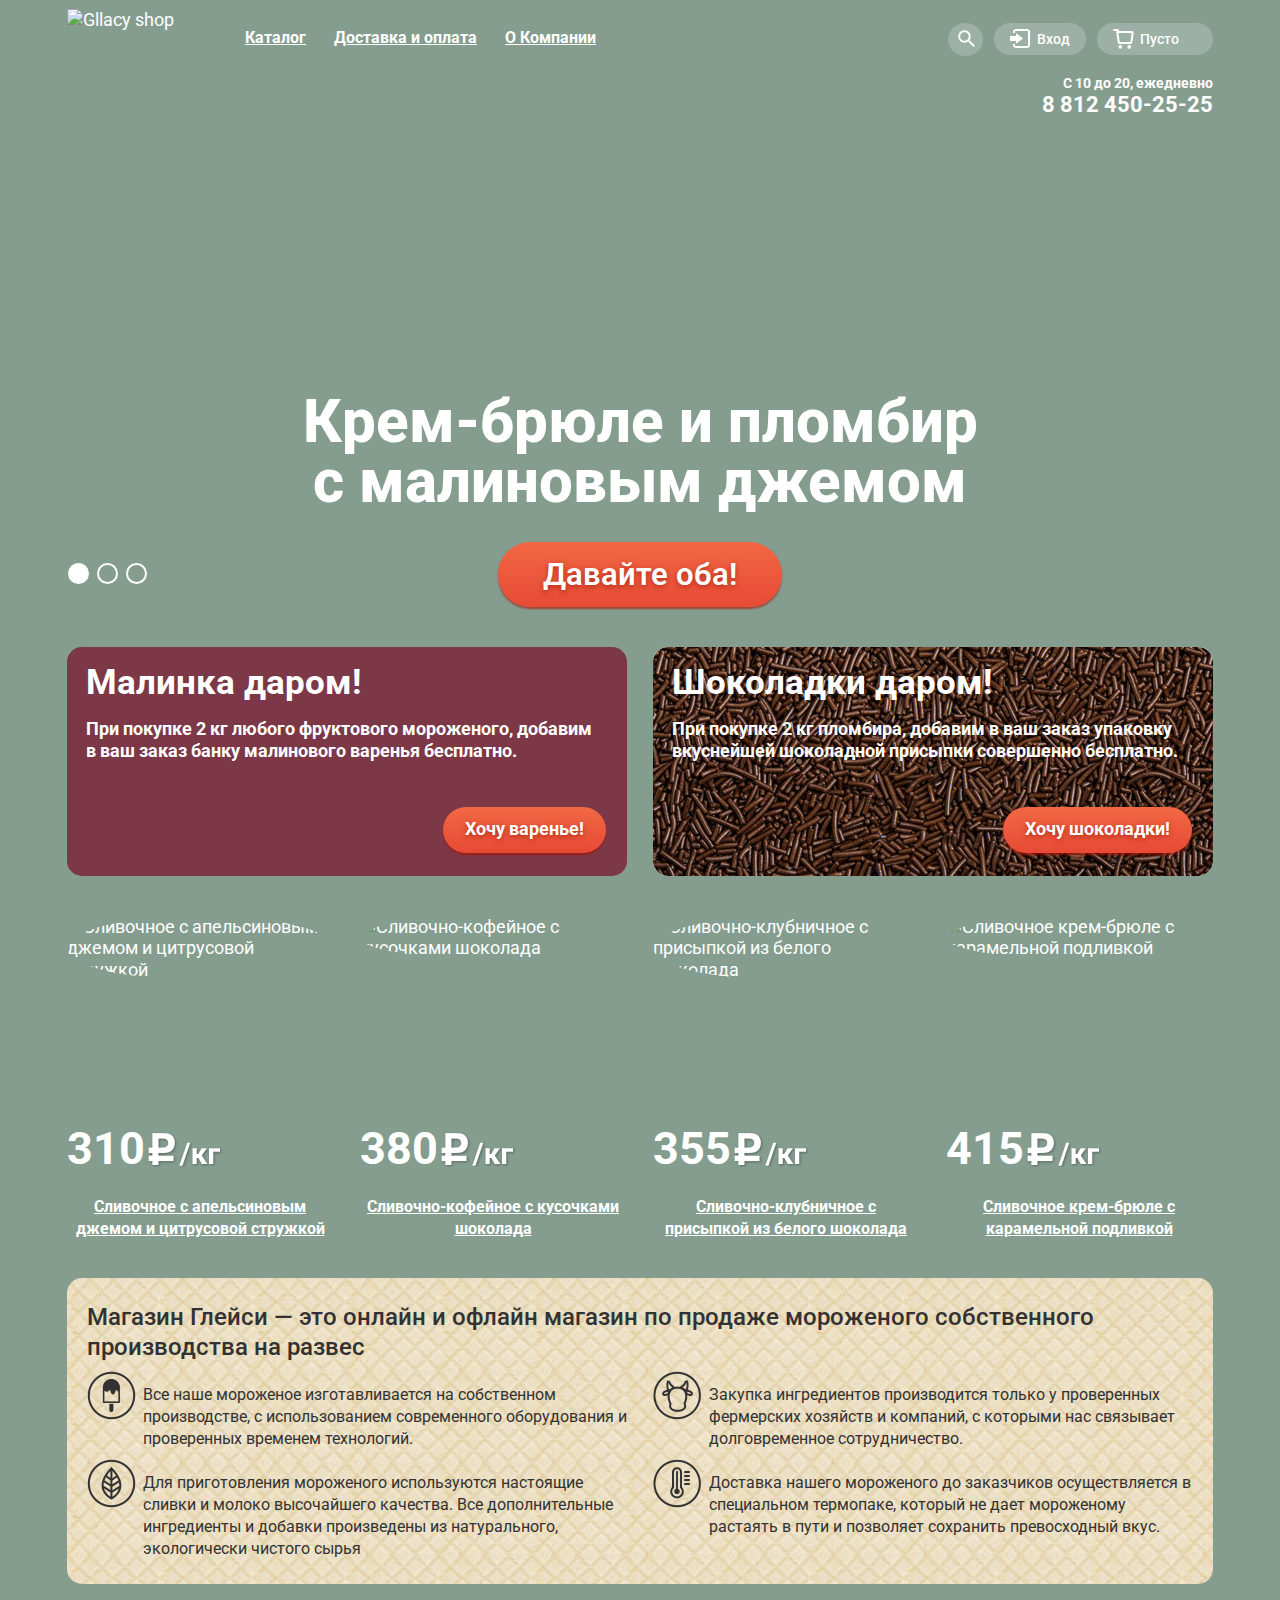
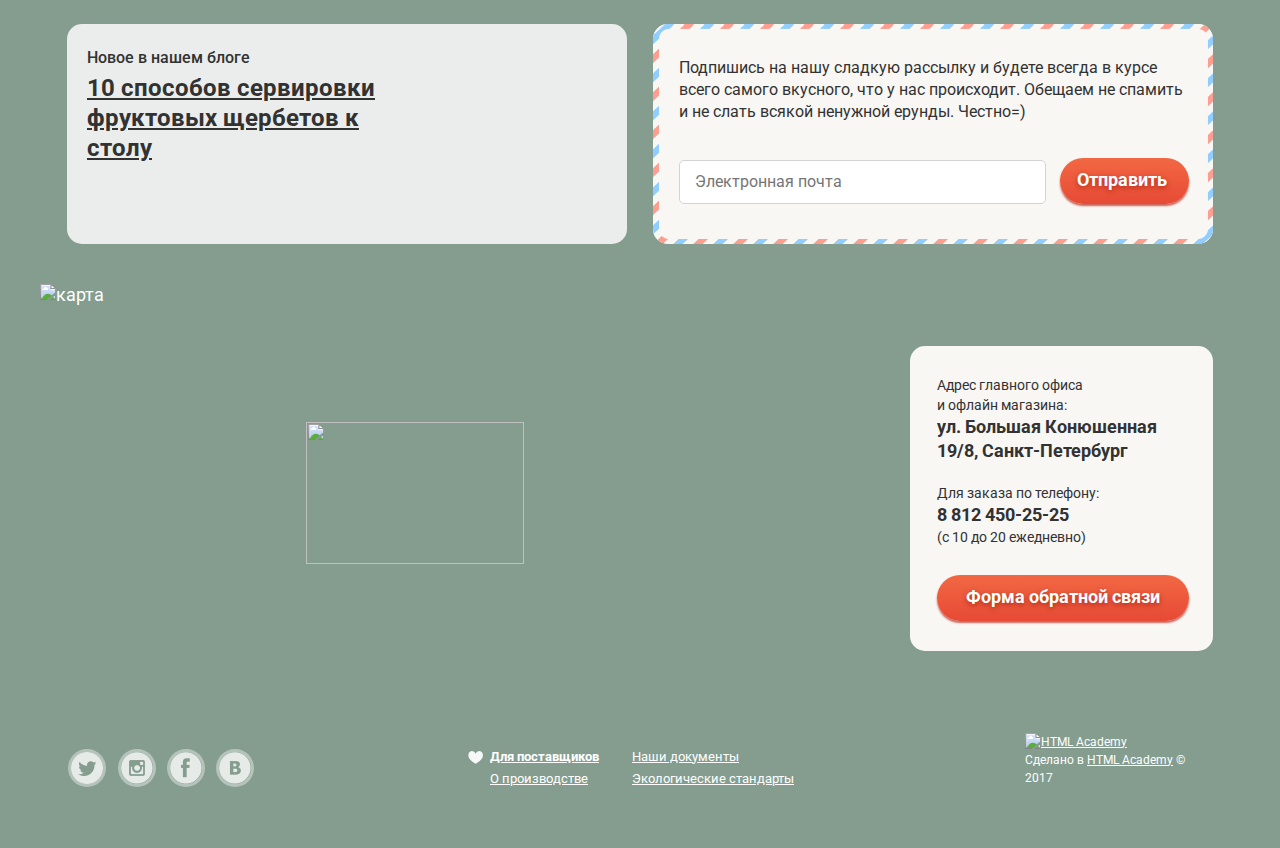
==== index.html @ 5d1c1783 "декоративные элементы" ====
<!DOCTYPE html>
<html lang="ru">
  <head>
    <meta charset="utf-8">
    <title>HTML Academy: Глейси</title>
    <link rel="stylesheet" href="https://fonts.googleapis.com/css?family=Roboto:400,500,700&amp;subset=cyrillic" type="text/css">
    <link rel="stylesheet" href="css/normalize.css">
    <link rel="stylesheet" href="css/style.css">
  </head>
  <body>
    <input type="radio" id="btn-1" name="toggle" checked>
    <input type="radio" id="btn-2" name="toggle">
    <input type="radio" id="btn-3" name="toggle">
    <div class="site-wrapper">
      <div class="content-wrapper">
        <header class="main-header">
          <div class="clearfix">
            <div class="logo">
              <img src="img/logo(154х64).png" width="154" height="64" alt="Gllacy shop">
            </div>
            <nav class="navigation">
              <ul class="main-menu">
                <li>
                  <a href="#">Каталог</a>
                  <ul class="sub-menu">
                    <li>
                      <a class="news" href="#">Новинки</a>
                  </li>
                    <li>
                      <a href="catalog.html">Сливочное</a>
                    </li>
                    <li>
                      <a href="#">Щербеты</a>
                    </li>
                    <li>
                      <a href="#">Фруктовый лед</a>
                    </li>
                    <li>
                      <a href="#">Мелорин</a>
                    </li>
                  </ul>
                </li>
                <li>
                  <a href="#">Доставка и оплата</a>
                </li>
                <li>
                  <a href="#">О Компании</a>
                </li>
              </ul>
            </nav>
            <section class="user">
                  <a class="search" href="#">Поиск</a>
              <a class="login" href="#">Вход</a>
              <a class="basket" href="#">Пусто</a><br>
              <div class="info">
                <span class="working-ours">С 10 до 20, ежедневно</span><br>
                <span class="phone-number">8 812 450-25-25</span>
              </div>  
            </section>  
          </div>
        </header>
        <div class="slider">
          <div class="slide" id="slide1">
            <div class="slide-title">Крем-брюле и пломбир с малиновым джемом</div>
            <a class="slide-btn" href="#">Давайте оба!</a>
          </div>
          <div class="slide" id="slide2">
            <div class="slide-title">Шоколадный пломбир и лимонный сорбет</div>
            <a class="slide-btn" href="#">Давайте оба!</a>
          </div>
          <div class="slide" id="slide3">
            <div class="slide-title">Пломбир с помадкой и клубничный щербет</div>
            <a class="slide-btn" href="#">Давайте оба!</a>
          </div>
          <div class="slider-controls">
            <label for="btn-1"></label>
            <label for="btn-2"></label>
            <label for="btn-3"></label>
          </div>
        </div>
        <main>
          <section class="promotion clearfix">
            <div class="jam">
              <p><b>Малинка даром!</b></p>
              <p>При покупке 2 кг любого фруктового мороженого, добавим в ваш заказ банку малинового варенья бесплатно.</p>
              <a class="btn btn-jam" href="#">Хочу варенье!</a>
            </div>
            <div class="chocolate">
              <p><b>Шоколадки даром!</b></p>
              <p>При покупке 2 кг пломбира, добавим в ваш заказ упаковку вкуснейшей шоколадной присыпки совершенно бесплатно.</p>
              <a class="btn btn-chocolate" href="#">Хочу шоколадки!</a>
            </div>
          </section>
          <section class="bestseller clearfix">
            <article class="bestseller-item">            
              <img src="img/hit-1(267x267).jpg" width="267" height="267" alt="Сливочное с апельсиновым джемом и цитрусовой стружкой">
              <h2 class="title-2">
                <a href="#">Сливочное с апельсиновым джемом и цитрусовой стружкой</a>
              </h2>
              <span class="price">310</span>
              <a class="btn item-btn" href="#">Быстрый просмотр</a>
            </article>
            <article class="bestseller-item">
              <img src="img/hit-2(267x267).jpg" width="267" height="267" alt="Сливочно-кофейное с кусочками шоколада">
              <h2 class="title-2">
                <a href="#">Сливочно-кофейное с кусочками шоколада</a>
              </h2>
              <span class="price">380</span>
              <a class="btn item-btn" href="#">Быстрый просмотр</a>
            </article>
            <article class="bestseller-item">
              <img src="img/hit-3(267x267).jpg" width="267" height="267" alt="Сливочно-клубничное с присыпкой из белого шоколада">
              <h2 class="title-2">
                <a href="#">Сливочно-клубничное с присыпкой из белого шоколада</a>
              </h2>
              <span class="price">355</span>
              <a class="btn item-btn" href="#">Быстрый просмотр</a>
            </article>
            <article class="bestseller-item">
              <img src="img/hit-4(267x267).jpg" width="267" height="267" alt="Сливочное крем-брюле с карамельной подливкой">
              <h2 class="title-2">
                <a href="#">Сливочное крем-брюле с карамельной подливкой</a>
              </h2>
              <span class="price">415</span>
              <a class="btn item-btn" href="#">Быстрый просмотр</a>
            </article>
          </section>
          <section class="description clearfix">
            <p class="determination">Магазин Глейси &#8212; это онлайн и офлайн магазин по продаже мороженого собственного производства на развес</p>
            <p class="paragraph paragraph-1">Все наше мороженое изготавливается на собственном производстве, с использованием современного оборудования и проверенных временем технологий.</p>
            <p class="paragraph paragraph-2">Закупка ингредиентов  производится только у проверенных фермерских хозяйств и компаний, с которыми нас связывает долговременное сотрудничество.</p>
            <p class="paragraph paragraph-3">Для приготовления мороженого используются настоящие сливки и молоко высочайшего качества. Все дополнительные ингредиенты и добавки произведены из натурального, экологически чистого сырья</p>
            <p class="paragraph paragraph-4">Доставка нашего мороженого до заказчиков осуществляется в специальном термопаке, который не дает мороженому растаять в пути и позволяет сохранить превосходный вкус.</p>
          </section>
          <section class="content-marketing clearfix">
            <div class="blog">
              <p>Новое в нашем блоге</p>
              <a href="#">10 способов сервировки фруктовых щербетов к столу</a>
            </div>
            <div class="newsletter">
              <form class="newsletter" action="https://echo.htmlacademy.ru" method="post">
                <p>Подпишись на нашу сладкую рассылку и будете всегда в курсе всего самого вкусного, что у нас происходит. Обещаем не спамить и не слать всякой ненужной ерунды. Честно=)</p>
                <input type="text" name="e-mail" placeholder="Электронная почта">
                <button class="btn" type="submit">Отправить</button>
              </form>
            </div>
          </section>
          <section class="address">
            <div class="map">
              <img class="map-image" src="img/map(1200x430).jpg" width="1200" height="430" alt="карта">
              <img class="ice-cream" src="img/map-ice-cream(218x142).png" width="218" height="142" alt="">
            </div>
            <div class="contacts">
              <p>Адрес главного офиса<br>
              и офлайн магазина:<br>
              <b>ул. Большая Конюшенная</b><br>
              <b>19/8, Санкт-Петербург</b><br><br>
              Для заказа по телефону:<br>
              <b>8 812 450-25-25</b><br>
              (с 10 до 20 ежедневно)</p>
              <a class="btn" href="#">Форма обратной связи</a> 
            </div>
          </section>
        </main>
        <footer class="main-footer">
          <div class="clearfix">
            <section class="social">
              <a class="twit" href="#">Твиттер</a>
              <a class="inst" href="#">Инстаграм</a>
              <a class="fb" href="#">Фейсбук</a>
              <a class="vk" href="#">Вконтакте</a> 
            </section>
            <section class="documents">
              <div class="column-1">
                <a class="file-1" href="#">Для поставщиков</a><br>
                <a href="#">О производстве</a>
              </div>
              <div class="column-2">
                <a href="#">Наши документы</a><br>          
                <a href="#">Экологические стандарты</a>
              </div>
            </section>
            <section class="copyright">
              <a href="https://htmlacademy.ru/intensive/htmlcss"><img src="img/logo-academy(108x38).png" width="108" height="38" alt="HTML Academy"></a>
              <p>Сделано в <a href="https://htmlacademy.ru/intensive/htmlcss">HTML Academy</a> &copy; 2017</p>
            </section>
          </div>
        </footer>
        <div class="modal-content">
          <button class="modal-content-close" type="button" title="Закрыть">Закрыть</button>
          <p>Мы обязательно вам ответим!</p>
          <form class="feedback-form" action="https://echo.htmlacademy.ru" methop="post">
            <label class="label-icon-name" for="icon-name">Как вас зовут?</label><br>
            <input class="icon-name" id="icon-name" type="text" name="name" placeholder="Как вас зовут?"><br>
            <label class="label-icon-email" for="icon-email">Ваша почта для ответа?</label><br>
            <input class="icon-email" id="icon-email" type="text" name="e-mail" placeholder="Ваша почта для ответа?"><br>
            <label claa="label-icon-text" for="icon-text">Напишите то-нибудь...</label><br>
            <textarea class="icon-text" id="icon-text" rows="5" cols="20" name="text" placeholder="Напишите что-нибудь..."></textarea><br>
            <button class="btn" type="submit">Отправить</button>
          </form>
        </div>
        <div class="modal-overlay"></div>
      </div>
    </div>  
  </body>
</html>
---- css/style.css ----
body {
  min-width: 1200px;
  min-height: 1650px;
  margin: 0;
  padding: 0;
  font-weight: 400;
  font-size: 18px;
  line-height: 1.2;
  font-family: "Roboto", "Arial", sans-serif;
  color: #ffffff;
  background-color: #849d8f;
}

body > input[type="radio"] {
  display: none;
}

.site-wrapper {
  min-width: 940px;
  background-color: #849d8f;
  background-image: url("../img/slider-1(1045x881).png");
  background-repeat: no-repeat;
  background-position: top center;
  transition: background-image 0.5s ease, background-color 0.5s ease;
}

.site-wrapper::before,
.site-wrapper::after {
  content: "";
  visibility: hidden;
}

.site-wrapper::before {
  background-image: url("../img/slider-2(1065x859).png");
}

.site-wrapper::after {
  background-image: url("../img/slider-3(1079x854).png");
}

.content-wrapper {
  width: 1200px;
  margin: 0 auto;
  padding: 0 20px;
}

.slider {
  position: relative;
  padding-top: 275px;
  text-align: center;
  color: #ffffff;
}

.slide {
  display: none;
}

.slide-title {
  width: 700px;
  margin: 0 auto;
  margin-bottom: 30px;
  line-height: 1;
  font-weight: 800;
  font-size: 60px;
}

.slide-btn {
  display: inline-block;
  padding: 12px 45px;
  font-weight: 600;
  font-size: 31px;
  line-height: 41px;
  vertical-align: top;
  color: #ffffff;
  text-decoration: none;
  text-shadow: 0 2px 5px rgba(160, 32, 11, 0.76);
  background: #f26843;
  background:    -moz-linear-gradient(top, #f26843 0%, #e74a35 100%);
  background: -webkit-linear-gradient(top, #f26843 0%, #e74a35 100%);
  background:         linear-gradient(to bottom, #f26843 0%, #e74a35 100%);
  border-radius: 100px;
  box-shadow: 0 2px 2px rgba(172, 16, 0, 0.64);
}

.slide-btn:hover {
  background:    -moz-linear-gradient(top, #f58669 0%, #ec6f5e 100%);
  background: -webkit-linear-gradient(top, #f58669 0%, #ec6f5e 100%);
  background:         linear-gradient(to bottom, #f58669 0%, #ec6f5e 100%);
  box-shadow: 0 2px 2px rgba(172, 16, 0, 1);
}

.slide-btn:active {
  background:    -moz-linear-gradient(top, #d84732 0%, #e1613e 100%);
  background: -webkit-linear-gradient(top, #d84732 0%, #e1613e 100%);
  background:         linear-gradient(to bottom, #d84732 0%, #e1613e 100%);
  box-shadow: inset 0 2px 2px rgba(172, 16, 0, 1);
}

.slider-controls {
  position: absolute;
  bottom: 23px;
  left: 28px;
  z-index: 20;
  font-size: 0;
}

.slider-controls label {
  display: inline-block;
  width: 17px;
  height: 17px;
  margin-right: 8px;
  vertical-align: top;
  background-color: transparent;
  border: 2px solid #ffffff;
  border-radius: 50%;
  cursor: pointer;
}

#btn-1:checked ~ .site-wrapper #slide1,
#btn-2:checked ~ .site-wrapper #slide2,
#btn-3:checked ~ .site-wrapper #slide3 {
  display: block;
}

#btn-1:checked ~ .site-wrapper {
  background-color: #849d8f;
  background-image: url("../img/slider-1(1045x881).png");
}

#btn-2:checked ~ .site-wrapper {
  background-color: #8996a6;
  background-image: url("../img/slider-2(1065x859).png");
}

#btn-3:checked ~ .site-wrapper {
  background-color: #9d8b84;
  background-image: url("../img/slider-3(1079x854).png");
}

#btn-1:checked ~ .site-wrapper label[for="btn-1"],
#btn-2:checked ~ .site-wrapper label[for="btn-2"],
#btn-3:checked ~ .site-wrapper label[for="btn-3"] {
  background-color: #ffffff;
}

.clearfix::after {
  content: "";
  display: table;
  clear: both;
}

.container {
  width: 1200px;
  margin: 0 auto;
}

.main-header {
  color: #ffffff;
}

.logo {
  float: left;
  height: 64px;
  width: 154px;
  padding-top: 9px;
  margin-left: 27px;
}

.navigation {
  float: left;
  width: 382px;
  padding-top: 20px;
  margin-left: 10px;
}

.main-menu {
  margin: 0;
  padding: 0;
  list-style: none;
  font-size: 0;
}

.main-menu > li {
  position: relative;
  display: inline-block;
  font-size: 16px;
  line-height: 18px;
  font-weight: 700;
  font-family: inherit;
  vertical-align: top;
}

.main-menu > li > a {
  display: block;
  padding: 9px 14px;
  color: #ffffff;
}

.main-menu > li > a:hover {
  color: #323232;
  background: #ffffff;
  border-radius: 20px;
}

.main-menu > .active {
  background-color: rgb(208, 112, 88);
  border-radius: 20px;
}

.main-menu .sub-menu {
  display: none;
  position: absolute;
  top: 36px;
  left: -6px;
  margin: 0;
  padding: 0;
  list-style: none;
  background: #ffffff;
  color: #323232;
  border-radius: 5px;
  box-shadow: 0px 20px 20px 0 rgba(0, 0, 0, 0.4);
  z-index: 10; 
}

.main-menu > li:hover .sub-menu {
  display: block;
}

.sub-menu li {
  font-size: 14px;
  line-height: 16px;
  font-weight: 400;
  font-family: inherit;
}

.sub-menu a {
  display: block;
  width: 102px;
  padding: 8px 20px;
  color: #323232;
  text-decoration: none;
}

.sub-menu a:hover {
  background-color: rgb(251, 222, 216);
}

.sub-menu a:active {
  background-color: rgb(246, 181, 165);
}

.sub-menu .active {
  background-color: rgb(208, 112, 88);
  color: #ffffff;
}

.sub-menu .active:hover {
  background-color: rgb(208, 112, 88);
  color: #ffffff;
}
.sub-menu .news {
  padding: 12px 20px;
}

.sub-menu .news::after {
  content: "";
  position: absolute;
  top: 39px;
  right: 9px;
  width: 90%;
  height: 1px;
  background-color: lightgrey;
}

.user {
  float: right;
  min-width: 267px;
  padding-top: 23px;
  margin-right: 27px;
}

.search,
.login,
.basket {
  position: relative;
  display: inline-block;
  padding: 8px 9px;
  margin-left: 7px;
  font-size: 14px;
  line-height: 16px;
  font-weight: 500;
  font-family: inherit;
  vertical-align: top;
  color: #ffffff;
  text-decoration: none;
  background-color: rgba(255, 255, 255, 0.2);
  border-radius: 20px;
}

.search {
  width: 17px;
  height: 17px;
  font-size: 0;
  border-radius: 50%;
}

.login {
  width: 40px;
  padding-left: 43px;
}

.basket {
  width: 64px;
  padding-left: 43px;
}

.search:hover,
.login:hover {
  color: #323232;
  background-color: #ffffff;
}

.search::before {
  content: "";
  position: absolute;
  top: 7px;
  left: 10px;
  width: 17px;
  height: 17px;
  background: url("../img/sprite.png") no-repeat;
  background-position: -10px -1106px;
}

.search:hover::before {
  background: url("../img/sprite.png") no-repeat;
  background-position: -10px -1069px;
}

.login::before {
  content: "";
  position: absolute;
  top: 6px;
  left: 16px;
  width: 21px;
  height: 19px; 
  background: url("../img/sprite.png") no-repeat;
  background-position: -10px -275px;
}

.login:hover::before {
  background: url("../img/sprite.png") no-repeat;
  background-position: -10px -236px;
}

.basket::before {
  content: "";
  position: absolute;
  top: 6px;
  left: 16px;
  width: 21px;
  height: 20px; 
  background: url("../img/sprite.png") no-repeat;
  background-position: -10px -47px;
}

.info {
  float: right;
  text-align: right;
  width: 175px;
  padding: 0;
  margin-top: 15px;
}

.working-ours {
  font-size: 14px;
  line-height: 16px;
  font-weight: 700;
  font-family: inherit;
}

.phone-number {
  font-size: 22px;
  line-height: 24px;
  font-weight: 700;
  font-family: inherit;
}

.promotion {
  margin: 40px 27px 40px 27px;
}

.promotion b {
  font-size: 35px;
  line-height: 41px;
  font-weight: 700;
  font-family: inherit;
}

.promotion p {
  margin: 0;
  margin-top: 15px;
  margin-left: 19px;
  margin-right: 27px;
  font-size: 18px;
  line-height: 22px;
  font-weight: 700;
  font-family: inherit;
}

.jam {
  float: left;
  position: relative;
  min-height: 229px;
  width: 560px;
  color: #ffffff;
  background: #7c3846 url("../img/jam(560x229).jpg");
  border-radius: 15px;
}

.chocolate {
  float: right;
  position: relative;
  min-height: 229px;
  width: 560px;
  color: #ffffff;
  background: #4d3428 url("../img/choco.jpg");
  border-radius: 15px;
}

.btn-jam,
.btn-chocolate {
  position: absolute;
  bottom: 23px;
  right: 21px;
}

.btn {
  display: inline-block;
  vertical-align: top;
  text-align: center;
  padding: 10px 22px 12px 22px;
  font-weight: 700;
  font-size: 18px;
  line-height: 24px;
  font-family: "Roboto","Arial", sans-serif;
  color: #ffffff;
  text-decoration: none;
  border: none;
  cursor: pointer;
  text-shadow: 0 2px 5px rgba(160, 32, 11, 0.76);
  background: #f26843;
  background: linear-gradient(to bottom, #f26843 0%, #e74a35 100%);
  border-radius: 100px;
  box-shadow: 0 2px 2px rgba(172, 16, 0, 0.64);
}

.btn:hover {
  background: linear-gradient(to bottom, #f58669 0%, #ec6f5e 100%);
  box-shadow: 0 2px 2px rgba(172, 16, 0, 1);
}

.btn:active {
  background: linear-gradient(to bottom, #d84732 0%, #e1613e 100%);
  box-shadow: inset 0 2px 2px rgba(172, 16, 0, 1);
}

.bestseller {
  margin: 0 27px 40px 27px;
}

.bestseller-item {
  float: left;
  position: relative;
  height: 322px;
  width: 267px;
  margin-right: 26px;
}

.bestseller-item:last-child {
  margin-right: 0;
}

.catalog {
  margin: 0 27px 43px 27px;
  font-size: 0;
}

.catalog-item {
  display: inline-block;
  vertical-align: top;
  position: relative;
  margin-right: 26px;
  height: 362px;
  width: 267px;
}

.catalog-item:nth-child(4n) {
  margin-right: 0;
}

.bestseller-item img,
.catalog-item img {
  width: 267px;
  height: 267px;
  border-radius: 50%;
}

.title-2 a {
  display: inline-block;
  position: absolute;
  top: 280px;
  left: 3px;
  width: 260px;
  vertical-align: top;
  text-align: center;
  font-size: 16px;
  line-height: 22px;
  font-weight: 700;
  color: #ffffff;
  font-family: inherit;
}

.bestseller-item::after {
  content: "";
  position: absolute;
  top: 0;
  left: 0;
  width: 61px;
  height: 61px;
  background: url("../img/hit(61x61).png") no-repeat;
}

.bestseller-item span,
.catalog-item span {
  position: absolute;
  top: 210px;
  left: 0;
  font-size: 45px;
  line-height: 45px;
  font-weight: 700;
  font-family: inherit;
  color: #ffffff;
}

.bestseller-item span:after,
.catalog-item span:after {
  content: "";
  position: absolute;
  top: 6px;
  left: 80px;
  width: 76px;
  height: 35px;
  background: url("../img/sprite.png") no-repeat;
  background-position: -10px -974px;
}

.item-btn {
  display: none;
  position: absolute;
}

.bestseller-item:hover::before,
.catalog-item:hover::before {
  content: "";
  position: absolute;
  top: -13px;
  left: -13px;
  width: 293px;
  height: 405px;
  background-color: rgba(255, 255, 255, 0.2);
  border-radius: 10px;
  z-index: 2;
}

.bestseller-item:hover .item-btn,
.catalog-item:hover .item-btn {
  display: block;
  position: absolute;
  top: 330px;
  left: 30px;
  z-index: 2;
}

.description {
  min-height: 306px;
  margin: 0 27px 40px 27px;
  padding-left: 20px;
  background: #ddd1b7 url("../img/waffle(100x100).jpg") repeat;
  border-radius: 15px; 
}

.determination {
  margin: 0;
  padding: 0;
  padding-top: 24px;
  font-size: 24px;
  line-height: 30px;
  font-weight: 500;
  font-family: "Roboto", "Arial", sans-serif;
  color: #323232;
}

.paragraph {
  float: left;
  position: relative;
  width: 484px;
  margin: 0;
  padding: 0;
  margin-top: 22px;
  padding-left: 56px; 
  font-size: 16px;
  line-height: 22px;
  font-weight: 400;
  font-family: "Roboto", "Arial", sans-serif;
  color: #323232;
}

.paragraph-2,
.paragraph-4 {
  float: right;
  margin-right: 20px;
}

.paragraph-1::before {
  content: "";
  position: absolute;
  top: -13px;
  left: 0;
  width: 49px;
  height: 49px; 
  background: url("../img/sprite.png") no-repeat;
  background-position: -10px -480px;
}

.paragraph-2::before {
  content: "";
  position: absolute;
  top: -13px;
  left: 0;
  width: 48px;
  height: 49px;
  background: url("../img/sprite.png") no-repeat;
  background-position: -10px -167px;
}

.paragraph-3::before {
  content: "";
  position: absolute;
  top: -13px;
  left: 0;
  width: 49px;
  height: 49px; 
  background: url("../img/sprite.png") no-repeat;
  background-position: -10px -601px;
}

.paragraph-4::before {
  content: "";
  position: absolute;
  top: -13px;
  left: 0;
  width: 48px;
  height: 49px;
  background: url("../img/sprite.png") no-repeat;
  background-position: -10px -1143px;
}

.content-marketing {
  margin: 0 27px 40px 27px;
}

.blog {
  float: left;
  min-height: 220px;
  width: 560px;
  background: #eaedeb url("../img/strawberry(560x220).jpg") no-repeat;
  border-radius: 15px;
}

.blog p {
  margin: 0;
  margin-top: 23px;
  margin-left: 20px;
  font-size: 16px;
  line-height: 22px;
  font-weight: 500;
  font-family: "Roboto", "Arial", sans-serif;
  color: #323232;
}

.blog a {
  display: inline-block;
  vertical-align: top;
  width: 288px;
  margin-top: 4px;
  margin-left: 20px;
  font-size: 24px;
  line-height: 30px;
  font-weight: 700;
  font-family: "Roboto", "Arial", sans-serif;
  color: #323232;
}

.newsletter {
  float: right;
  min-height: 220px;
  width: 560px;
  color: #323232;
  background: #f8f7f4 url("../img/post-background.png");
  border-radius: 15px;
}

.newsletter p {
  margin: 0;
  margin-top: 33px;
  margin-left: 26px;
  margin-right: 26px;
  font-size: 16px;
  line-height: 22px;
  font-weight: 400;
  font-family: "Roboto", "Arial", sans-serif;
  color: #323232;
}

.newsletter input {
  width: 335px;
  margin-left: 26px;
  margin-top: 37px;
  padding: 9px 15px;
  font-size: 16px;
  line-height: 24px;
  font-weight: 400;
  font-family: "Roboto", "Arial", sans-serif;
  color: #000000;
  background-color: #ffffff;
  border-radius: 5px;
  border: 1px solid lightgrey;
}

.newsletter .btn {
  text-align: center;
  width: 129px;
  margin-top: 35px;
  margin-left: 10px;
  padding-left: 17px;
}

.address {
  position: relative;
  height: 430px;
}

.ice-cream {
  position: absolute;
  top: 138px;
  left: 266px;
}

.contacts {
  position: absolute;
  height: 290px;
  width: 276px;
  top: 62px;
  right: 27px;
  padding-top: 15px;
  padding-left: 27px;
  background-color: #f8f7f4;
  color: #323232;
  border-radius: 15px;
}

.contacts p {
  font-size: 14px;
  line-height: 20px;
  font-weight: 400;
  font-family: "Roboto", "Arial", sans-serif;
  color: #323232;
}

.contacts b {
  display: inline-block;
  margin: 0;
  padding: 0;
  font-size: 18px;
  line-height: 24px;
  font-weight: 700;
  font-family: "Roboto", "Arial", sans-serif;
  color: #323232;
}

.contacts .btn {
  width: 208px;
  margin: 0;
  margin-top: 14px;
}

.breadcrumbs {
  margin: 0;
  padding: 0;
  margin-top: -40px;
  margin-left: -13px;
  list-style: none;
}

.breadcrumbs li {
  position: relative;
  display: inline;
  padding-right: 18px;
  font-size: 14px;
  line-height: 16px;
  font-weight: 400;
  font-family: "Roboto", "Arial", sans-serif;
  color: #ffffff;
}

.breadcrumbs li::after {
  content: "»";
  position: absolute;
  top: 1px;
  left: 60px;
}

.breadcrumbs .current::after {
  display: none;
}

.breadcrumbs a {
  color: #ffffff;
}

.breadcrumbs a:hover {
  color: #e84d37;
}

.title-1 {
  margin: 0;
  padding: 0;
  margin-top: -12px;
  margin-left: 27px;
  font-size: 35px;
  line-height: 41px;
  font-weight: 700;
  font-family: "Roboto", "Arial", sans-serif;
  color: #ffffff;
}

.filter {
  height: 130px;
  font-size: 0;
  margin: 26px 27px 40px 13px;
}

.filter legend {
  margin-left: 15px;
  font-size: 14px;
  line-height: 16px;
  font-weight: 500;
  font-family: "Roboto", "Arial", sans-serif;
  color: #ffffff;
}

.filter fieldset {
  border: none;
  margin-right: -10px;
}

.sort {
  display: inline-block;
  vertical-align: bottom; 
  height: 56px;
  font-size: 16px;
}

.select {
  position: relative;
  width: 162px;
  padding: 8px 15px; 
  font-size: 16px;
  line-height: 18px;
  font-weight: 500;
  font-family: "Roboto", "Arial", sans-serif;
  background-color: rgba(255, 255, 255, 0.2);
  border-radius: 20px;
}

.select:hover {
  background-color: #ffffff;
  color: #323232;
}

.select:hover::after {
  content: "";
  position: absolute;
  width: 0;
  height: 0;
  top: 15px;
  right: 13px;
  border: 4px solid #323232;
  border-bottom-width: 0;
  border-left-color: transparent;
  border-right-color: transparent;
}

.select::after {
  content: "";
  position: absolute;
  width: 0;
  height: 0;
  top: 15px;
  right: 13px;
  border: 4px solid #ffffff;
  border-bottom-width: 0;
  border-left-color: transparent;
  border-right-color: transparent;
}

.price-field {
  display: inline-block;
  vertical-align: bottom;
  font-size: 16px;
  height: 56px;
  width: 160px;
}

.range-controls {
  position: relative;
  width: 190px;
  padding: 15px 15px;
  background-color: rgba(255, 255, 255, 0.2);
  border-radius: 20px;
}

.range-controls .scale {
  height: 4px;
  background-color: rgba(255, 255, 255, 0.5);
}

.range-controls .bar {
  width: 50%;
  height: 4px;
  margin-left: 14%;
  background-color: #ffffff;
}

.range-toggle {
  position: absolute;
  top: 6px;
  width: 21px;
  height: 21px;
  background-color: #ffffff;
  border-radius: 50%;
  box-shadow: 0 2px 1px 0 rgba(0, 1, 1, 0.2);
  cursor: pointer;
}

.range-toggle-min {
  left: 15%;
}

.range-toggle-max {
  left: 60%;
}

.range-toggle:hover {
  width: 23px;
  height: 23px;
}

.fat {
  display: inline-block;
  vertical-align: bottom;
  font-size: 16px;
  height: 56px;
}

.fat-list {
  width: 383px;
  margin: 0;
  padding: 0;
  padding: 7px 15px;
  list-style: none;
  background-color: rgba(255, 255, 255, 0.2);
  border-radius: 20px;
}

.fat-list li {
  display: inline;
  margin-right: 16px;
  font-size: 16px;
  line-height: 18px;
  font-weight: 500;
  font-family: "Roboto", "Arial", sans-serif;
  color: #ffffff;
}

.fat-radio {
  position: relative;
  padding-left: 30px;
  cursor: pointer;
}

.fat-radio input[type="radio"] {
  display: none;
}

.fat-radio input[type="radio"] + .radio-indicator {
  position: absolute;
  top: -1px;
  left: 0;
  width: 17px;
  height: 17px;
  border: 1px solid #ffffff;
  border-radius: 50%;
}

.fat-radio input[type="radio"]:checked + .radio-indicator::before {
  content: "";
  position: absolute;
  top: 3px;
  left: 3px;
  width: 11px;
  height: 11px;
  background-color: #ffffff;
  border-radius: 50%;
}

.fat-radio input[type="radio"] + .radio-indicator:hover {
  width: 15px;
  height: 15px;
  border: 2px solid #ffffff;
}

.fat-radio input[type="radio"]:checked + .radio-indicator:hover::before {
  top: 2px;
  left: 2px;
}

.fat-radio input[type="radio"]:disabled + .radio-indicator {
  opacity: 0.4;
}

.fat-radio input[type="radio"]:disabled + .radio-indicator:hover {
  width: 17px;
  height: 17px;
  border: 1px solid #ffffff;
}

.fillers {
  display: inline-block;
  vertical-align: bottom;
  font-size: 16px;
  height: 56px;
  width: 702px;
}

.fillers-list {
  width: 672px;
  margin: 0;
  padding: 0;
  padding: 7px 15px;
  list-style: none;
  background-color: rgba(255, 255, 255, 0.2);
  border-radius: 20px;
  margin-right: 13px;
}

.fillers-list li {
  display: inline;
  margin-right: 21px;
  font-size: 16px;
  line-height: 18px;
  font-weight: 500;
  font-family: "Roboto", "Arial", sans-serif;
  color: #ffffff;
}

.fillers-checkbox {
  position: relative;
  padding-left: 30px;
  cursor: pointer;
}

.fillers-checkbox input[type="checkbox"] {
  display: none;
}

.fillers-checkbox input[type="checkbox"] + .checkbox-indicator {
  position: absolute;
  top: -1px;;
  left: -1px;
  width: 20px;
  height: 20px;
  border: 1px solid #ffffff;
  border-radius: 5px;
}

.fillers-checkbox input[type="checkbox"]:checked + .checkbox-indicator::before {
  content: "";
  position: absolute;
  top: -1px;
  left: -1px;
  width: 20px;
  height: 20px;
  background: url("../img/_sprite.png") no-repeat;
  background-position: center;
  border: 1px solid #ffffff;
  border-radius: 5px;
}

.fillers-checkbox input[type="checkbox"] + .checkbox-indicator:hover {
  top: -2px;
  left: -2px;
  width: 20px;
  height: 20px;
  border: 2px solid #ffffff;
}

.fillers-checkbox input[type="checkbox"]:disabled + .checkbox-indicator {
  opacity: 0.4;
}

.fillers-checkbox input[type="checkbox"]:disabled + .checkbox-indicator:hover {
  top: -1px;
  left: -1px;
  width: 20px;
  height: 20px;
  border: 1px solid #ffffff;
}

.button {
  display: inline-block;
  vertical-align: top;
  height: 35px;
  width: 143px;
  margin-top: 23px; 
  font-size: 16px;
  line-height: 18px;
  font-weight: 500;
  font-family: "Roboto", "Arial", sans-serif;
  color: #ffffff;
  background-color: rgba(255, 255, 255, 0.2); 
  border: 2px solid #ffffff;
  border-radius: 20px;
  cursor: pointer;
}

.button:hover {
  background-color: #ffffff;
  color: #323232;
}

.button:active {
  box-shadow: inset 0px 2px 1px 0px rgba(105, 105, 105, 0.004);
  background-color: rgb(237, 237, 237);
}

.pages {
  float: right;
  width: 205px;
  margin-right: 15px;
}

.pages ul {
  margin: 0;
  padding: 0;
  list-style: none;
  font-size: 0;
}

.pages li {
  display: inline-block;
  font-size: 16px;
  line-height: 18px;
  font-weight: 500;
  font-family: "Roboto", "Arial", sans-serif;
  vertical-align: top;
  margin-right: 4px;
}

.pages a {
  display: block;
  padding: 4px 8px;
  color: #ffffff;
  text-decoration: none;
}

.pages a:hover {
  color: #ffffff;
  background-color: rgba(255, 255, 255, 0.2);
  border-radius: 50%;
  cursor: pointer;
}

.pages .active,
.pages .active:hover {
  color: #323232;
  background: #ffffff;
  border-radius: 50%;
}

.pages .block,
.pages .block:hover {
  opacity: 0.2;
  background: none;
}

.catalog-footer {
  margin-top: 30px;
  border-top: 1px solid rgba(255, 255, 255, 0.2);
}

.main-footer {
  padding-bottom: 26px;
  color: #ffffff;
}

.social {
  float: left;
  min-height: 103px;
  width: 267px;
  margin-left: 27px;
}

.twit,
.inst,
.fb,
.vk {
  display: inline-block;
  vertical-align: top;
  position: relative;
  margin-top: 35px;
  font-size: 0;
}

.twit::before {
  content: "";
  position: absolute;
  top: 0;
  left: 1px;
  width: 32px;
  height: 32px; 
  background: url("../img/sprite.png") no-repeat;
  background-position: -10px -1212px;
  border: 3px solid rgba(255, 255, 255, 0.5);
  border-radius: 50%;
  opacity: 0.8;
}

.inst::before {
  content: "";
  position: absolute;
  top: 0;
  left: 47px;
  width: 32px;
  height: 32px;
  background: url("../img/sprite.png") no-repeat;
  background-position: -10px -549px;
  border: 3px solid rgba(255, 255, 255, 0.5);
  border-radius: 50%;
  opacity: 0.8;
}

.fb::before {
  content: "";
  position: absolute;
  top: 0;
  left: 92px;
  width: 32px;
  height: 32px;
  background: url("../img/sprite.png") no-repeat;
  background-position: -10px -314px;
  border: 3px solid rgba(255, 255, 255, 0.5);
  border-radius: 50%;
  opacity: 0.8;
}

.vk::before {
  content: "";
  position: absolute;
  top: 0;
  left: 137px;
  width: 32px;
  height: 32px;
  background: url("../img/sprite.png") no-repeat;
  background-position: -10px -1264px;
  border: 3px solid rgba(255, 255, 255, 0.5);
  border-radius: 50%;
  opacity: 0.8;
}

.twit:hover::before,
.inst:hover::before,
.fb:hover::before,
.vk:hover::before {
  border: 3px solid rgba(255, 255, 255, 0.7);
  opacity: 1;
}

.twit:active::before,
.inst:active::before,
.fb:active::before,
.vk:active::before {
  border: 3px solid rgba(255, 255, 255, 0.7);
  opacity: 1; 
  box-shadow: inset 0px 2px 1px 0px rgba(136, 136, 136, 0.004);
}

.documents {
  float: left;
  min-height: 103px;
  width: 400px;
  margin: 0 26px;
  padding-left: 130px;
}

.column-1,
.column-2 {
  float: left;
  width: 165px;
  margin: 0;
  margin-top: 30px;
  margin-right: 22px;
}

.column-1 {
  width: 120px;
}

.column-2 {
  margin-right: 0;
}

.documents a {
  font-weight: 400;
  font-size: 13px;
  line-height: 18px;
  font-family: "Roboto", "Arial", sans-serif;
  color: #ffffff;
}

.documents a:hover,
.documents a:active {
  color: #e84d37;
}

.documents .file-1 {
  position: relative;
  font-weight: 700;
}

.documents .file-1::before {
  content: "";
  position: absolute;
  top: 2px;
  left: -22px;
  width: 15px;
  height: 13px;
  background: url("../img/sprite.png") no-repeat;
  background-position: -10px -366px;
}

.copyright {
  float: right;
  min-height: 103px;
  width: 190px;
  margin-top: 5px;
  margin-right: 25px;
}

.copyright a,
.copyright p {
  margin: 0;
  font-weight: 400;
  font-size: 12px;
  line-height: 18px;
  font-family: "Roboto", "Arial", sans-serif;
  color: #ffffff;
}

.copyright a:hover,
.copyright a:active {
  color: #e84d37;
}

.copyright img {
  margin-top: 14px;
}

.modal-content {
  display: none;
  position: fixed;
  top: 50%;
  left: 50%;
  width: 428px;
  height: 408px;
  margin-top: -204px;
  margin-left: -238px;
  padding: 17px 25px;
  color: #323232;
  background-color: #f8f7f4;
  border-radius: 10px;
  z-index: 20;
}

.modal-content-close {
  position: absolute;
  top: 11px;
  right: 13px;
  width: 22px;
  height: 22px;
  font-size: 0;
  background-color: transparent;
  border: 0;
  cursor: pointer;
}

.modal-content-close::before,
.modal-content-close::after {
  content: "";
  position: absolute;
  top: 11px;
  left: 0;
  width: 22px;
  height: 2px;
  background-color: #323232;
  border-radius: 1px;
}

.modal-content-close::before {
  transform: rotate(45deg);
}

.modal-content-close::after {
  transform: rotate(-45deg);
}

.modal-content p {
  margin: 0;
  margin-bottom: -5px;
  font-size: 24px;
  line-height: 28px;
  font-weight: 500;
  font-family: "Roboto", "Arial", sans-serif;
}

.modal-content label {
  display: none;
  padding-left: 13px;
  font-size: 11px;
  line-height: 13px;
  font-weight: 400;
  font-family: "Roboto", "Arial", sans-serif;
  color: #5b9ddf;
}

.feedback-form .icon-name,
.feedback-form .icon-email,
.feedback-form .icon-text {
  width: 252px;
  margin: 0;
  padding-top: 10px;
  padding-bottom: 8px;
  padding-left: 13px;
  font-size: 16px;
  line-height: 24px;
  font-weight: 400;
  font-family: "Roboto", "Arial", sans-serif;
  color: #323232;
  background-color: #ffffff;
  border: 1px solid lightgrey;
  border-radius: 5px;
}

.feedback-form .icon-text {
  width: 412px;
  height: 133px;
  margin-top: -2px;
  margin-bottom: 20px;
}

.icon-name:hover,
.icon-email:hover,
.icon-text:hover {
  box-shadow: 0 0 1px 1px lightgrey; 
}

.feedback-form .btn {
  float: right;
  width: 138px;
}

.modal-overlay {
  display: none;
  position: fixed;
  top: 0;
  left: 0;
  z-index: 10;
  width: 100%;
  height: 100%;
  background: rgba(0, 0, 0, 0.5);
}


/*
.sprite-logo-academy_108x38_ {
    width: 108px;
    height: 38px;
    background-position: -10px -670px;
}

.sprite-logo_154_64_ {
    width: 154px;
    height: 64px;
    background-position: -10px -728px;
}

.sprite-red-basket_21x20_ {
    width: 21px;
    height: 20px;
    background-position: -10px -1029px;
}
*/
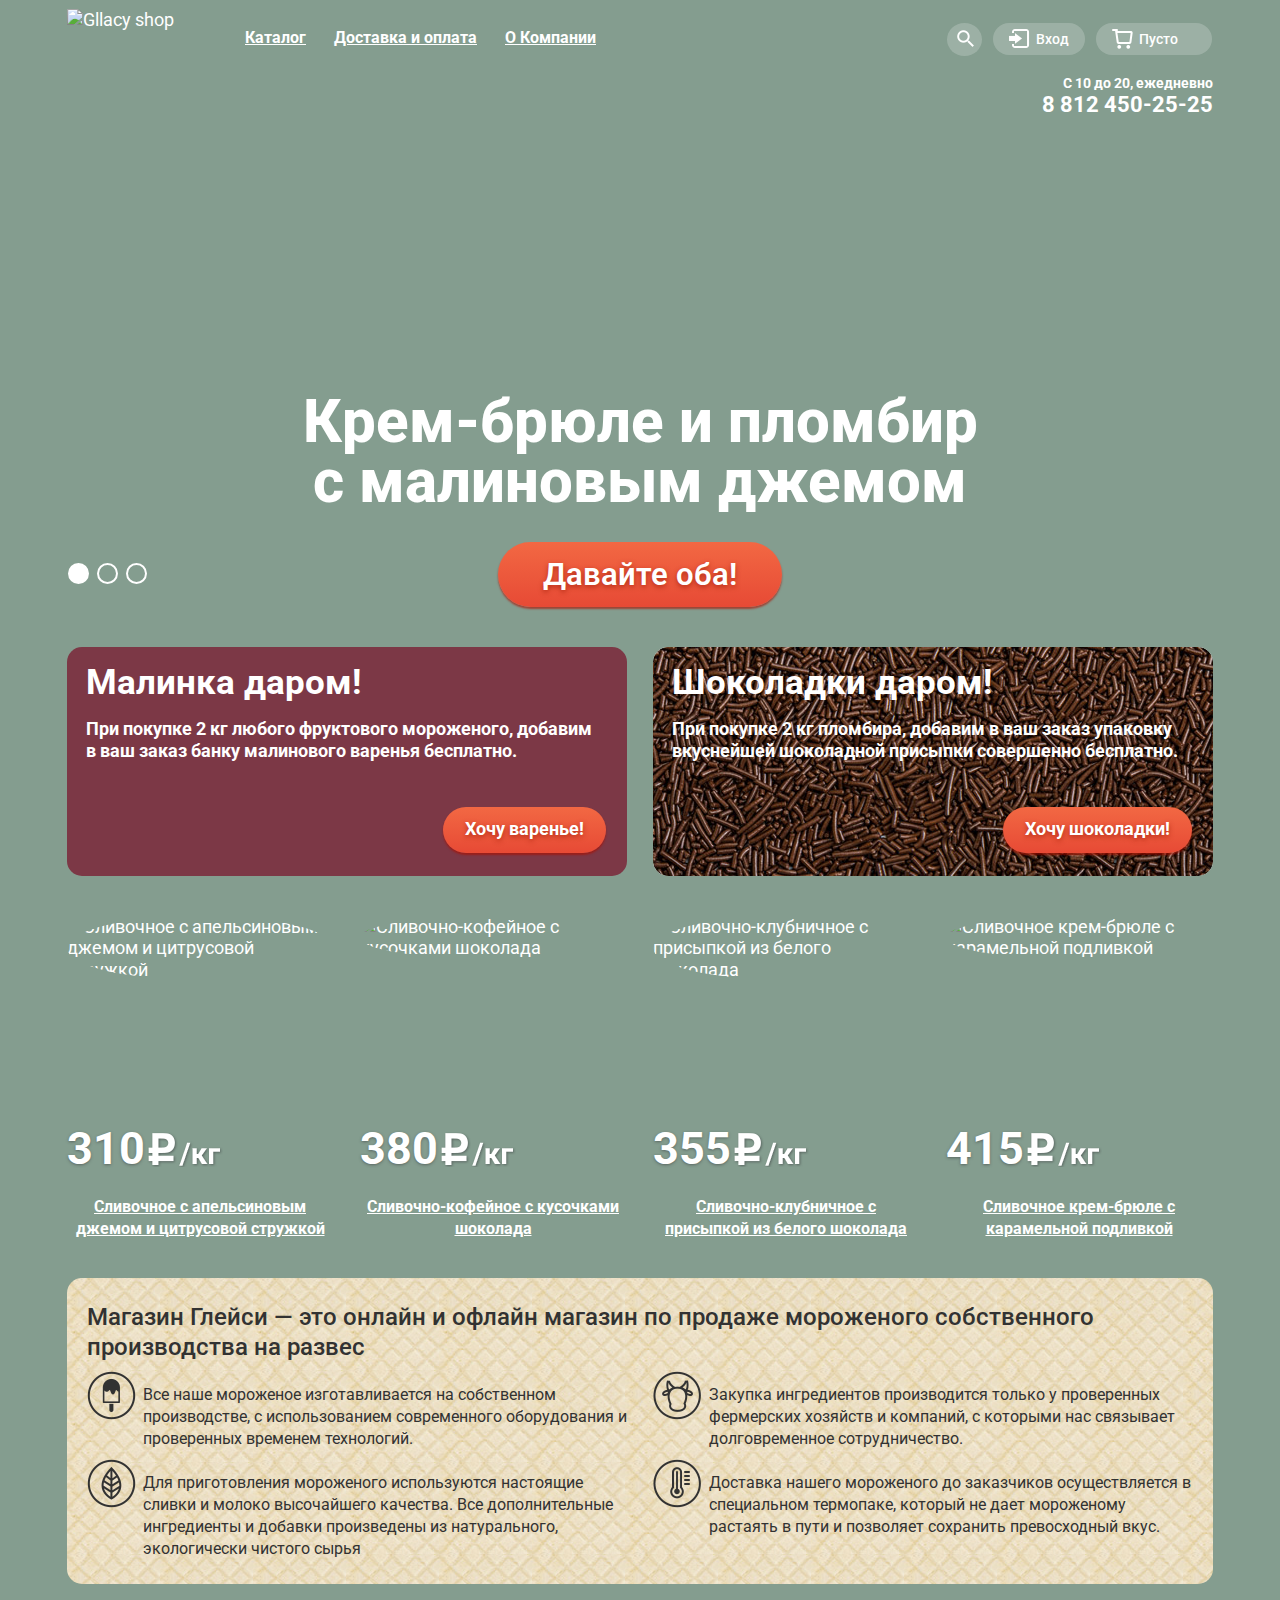
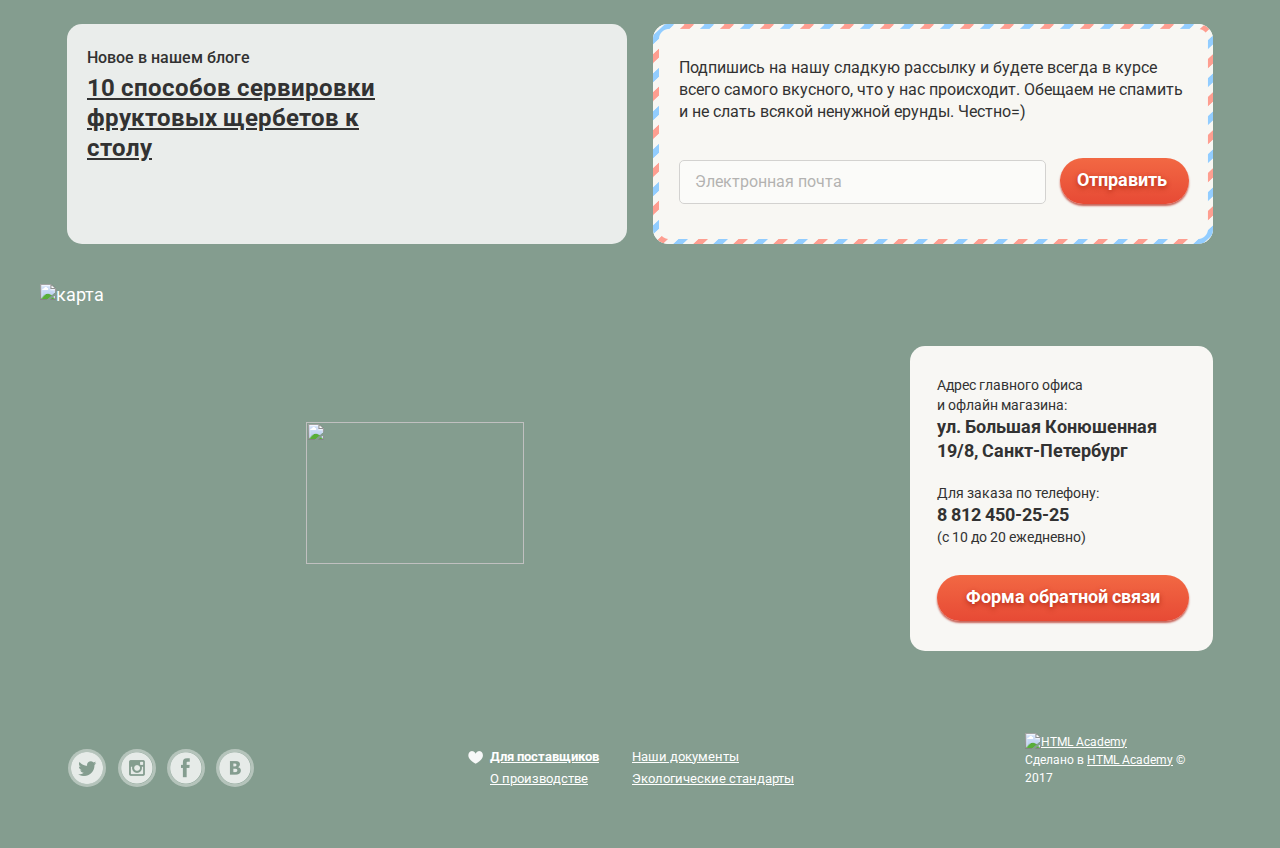
==== commit fce8de74: "оформление контента" ====
--- a/index.html
+++ b/index.html
@@ -25,7 +25,7 @@
                   <ul class="sub-menu">
                     <li>
                       <a class="news" href="#">Новинки</a>
-                  </li>
+                    </li>
                     <li>
                       <a href="catalog.html">Сливочное</a>
                     </li>
@@ -49,9 +49,27 @@
               </ul>
             </nav>
             <section class="user">
-                  <a class="search" href="#">Поиск</a>
-              <a class="login" href="#">Вход</a>
-              <a class="basket" href="#">Пусто</a><br>
+              <div class="search-form">
+                <a class="search" href="#">Поиск</a>
+                <div class="search-field">
+                  <input class="search-text" type="text" name="search" placeholder="Что ищем?">
+                </div>
+              </div>
+              <div class="login-form">          
+                <a class="login" href="#">Вход</a>
+                <div class="login-field">
+                  <form>
+                    <input class="login-email" type="text" name="email" placeholder="Электронная почта">
+                    <input class="login-password" type="password" name="password" placeholder="Пароль">
+                    <button class="login-btn btn" type="submit">Войти</button>
+                    <div class="login-links">
+                      <a href="#">Забыли пароль?</a><br>
+                      <a href="#">Новая регистрация</a>
+                    </div>
+                  </form>  
+                </div>
+              </div>
+                <a class="basket" href="#">Пусто</a><br> 
               <div class="info">
                 <span class="working-ours">С 10 до 20, ежедневно</span><br>
                 <span class="phone-number">8 812 450-25-25</span>
@@ -189,12 +207,12 @@
         <div class="modal-content">
           <button class="modal-content-close" type="button" title="Закрыть">Закрыть</button>
           <p>Мы обязательно вам ответим!</p>
-          <form class="feedback-form" action="https://echo.htmlacademy.ru" methop="post">
+          <form class="feedback-form" action="https://echo.htmlacademy.ru" method="post">
             <label class="label-icon-name" for="icon-name">Как вас зовут?</label><br>
             <input class="icon-name" id="icon-name" type="text" name="name" placeholder="Как вас зовут?"><br>
             <label class="label-icon-email" for="icon-email">Ваша почта для ответа?</label><br>
             <input class="icon-email" id="icon-email" type="text" name="e-mail" placeholder="Ваша почта для ответа?"><br>
-            <label claa="label-icon-text" for="icon-text">Напишите то-нибудь...</label><br>
+            <label class="label-icon-text" for="icon-text">Напишите то-нибудь...</label><br>
             <textarea class="icon-text" id="icon-text" rows="5" cols="20" name="text" placeholder="Напишите что-нибудь..."></textarea><br>
             <button class="btn" type="submit">Отправить</button>
           </form>
--- a/css/style.css
+++ b/css/style.css
@@ -9,6 +9,17 @@
   font-family: "Roboto", "Arial", sans-serif;
   color: #ffffff;
   background-color: #849d8f;
+}
+
+.clearfix::after {
+  content: "";
+  display: table;
+  clear: both;
+}
+
+.container {
+  width: 1200px;
+  margin: 0 auto;
 }
 
 body > input[type="radio"] {
@@ -143,50 +154,39 @@
   background-color: #ffffff;
 }
 
-.clearfix::after {
-  content: "";
-  display: table;
-  clear: both;
-}
-
-.container {
-  width: 1200px;
-  margin: 0 auto;
-}
-
 .main-header {
   color: #ffffff;
 }
 
 .logo {
   float: left;
+  width: 154px;
   height: 64px;
-  width: 154px;
+  margin-left: 27px;
   padding-top: 9px;
-  margin-left: 27px;
 }
 
 .navigation {
   float: left;
   width: 382px;
+  margin-left: 10px;
   padding-top: 20px;
-  margin-left: 10px;
 }
 
 .main-menu {
   margin: 0;
   padding: 0;
+  font-size: 0;
   list-style: none;
-  font-size: 0;
 }
 
 .main-menu > li {
   position: relative;
   display: inline-block;
+  font-weight: 700;
   font-size: 16px;
   line-height: 18px;
-  font-weight: 700;
-  font-family: inherit;
+  font-family: "Roboto", "Arial", sans-serif;
   vertical-align: top;
 }
 
@@ -198,7 +198,7 @@
 
 .main-menu > li > a:hover {
   color: #323232;
-  background: #ffffff;
+  background-color: rgb(247, 246, 243);
   border-radius: 20px;
 }
 
@@ -208,18 +208,18 @@
 }
 
 .main-menu .sub-menu {
-  display: none;
   position: absolute;
   top: 36px;
   left: -6px;
+  z-index: 10; 
+  display: none;
   margin: 0;
   padding: 0;
+  color: #323232;
   list-style: none;
-  background: #ffffff;
-  color: #323232;
+  background-color: #ffffff;
   border-radius: 5px;
   box-shadow: 0px 20px 20px 0 rgba(0, 0, 0, 0.4);
-  z-index: 10; 
 }
 
 .main-menu > li:hover .sub-menu {
@@ -227,10 +227,10 @@
 }
 
 .sub-menu li {
+  font-weight: 400;
   font-size: 14px;
   line-height: 16px;
-  font-weight: 400;
-  font-family: inherit;
+  font-family: "Roboto", "Arial", sans-serif;
 }
 
 .sub-menu a {
@@ -250,13 +250,13 @@
 }
 
 .sub-menu .active {
+  color: #ffffff;
   background-color: rgb(208, 112, 88);
-  color: #ffffff;
 }
 
 .sub-menu .active:hover {
+  color: #ffffff;
   background-color: rgb(208, 112, 88);
-  color: #ffffff;
 }
 .sub-menu .news {
   padding: 12px 20px;
@@ -273,10 +273,234 @@
 }
 
 .user {
+  position: relative;
   float: right;
-  min-width: 267px;
-  padding-top: 23px;
+  width: 273px;
   margin-right: 27px;
+  padding-top: 23px; 
+}
+
+.search-form,
+.login-form,
+.basket-form {
+  position: relative;
+  display: inline-block;
+  font-size: 0;
+  vertical-align: top;
+}
+
+.search-form:hover .search-field,
+.login-form:hover .login-field,
+.basket-form:hover .basket-field {
+  display: block;
+}
+
+.search-field,
+.login-field,
+.basket-field {
+  position: absolute;
+  top: 30px;
+  left: -174px;
+  z-index: 30;
+  display: none;
+  color: #323232;
+  background-color: rgb(248, 247, 244);
+  border-radius: 6px;
+  box-shadow: 0px 20px 20px 0px rgba(0, 0, 0, 0.4);
+}
+
+.search-field {
+  left: -296px;
+}
+
+.basket-field {
+  left: -415px;
+}
+
+.basket-table {
+  position: relative;
+  width: 510px;
+  height: 112px;
+  margin: 20px 15px;
+  font-weight: 400;
+  font-size: 13px;
+  line-height: 16px;
+  font-family: "Roboto", "Arial", sans-serif;
+  color: #323232;
+  border-bottom: 1px solid lightgrey;
+}
+
+.basket-table:hover {
+  cursor: pointer;
+}
+
+.basket-table td {
+  padding: 10px 12px;
+}
+
+.basket-table .td-price {
+  opacity: 0.5;
+}
+
+.basket-table .td-1,
+.basket-table .td-2 {
+  width: 220px;
+  padding-left: 70px;
+}
+
+.basket-table .td-1::before,
+.basket-table .td-1::after {
+  content: "";
+  position: absolute;
+  top: 20px;
+  left: 0;
+  width: 14px;
+  height: 1px;
+  background-color: #323232;
+  border-radius: 1px;
+}
+
+.basket-table .td-1::before {
+  transform: rotate(45deg);
+}
+
+.basket-table .td-1::after {
+  transform: rotate(-45deg);
+}
+
+.basket-table .td-2::before,
+.basket-table .td-2::after {
+  content: "";
+  position: absolute;
+  top: 70px;
+  left: 0;
+  width: 14px;
+  height: 1px;
+  background-color: #323232;
+  border-radius: 1px;
+}
+
+.basket-table .td-2::before {
+  transform: rotate(45deg);
+}
+
+.basket-table .td-2::after {
+  transform: rotate(-45deg);
+}
+
+.basket-table .td-image-1::before {
+  content: "";
+  position: absolute;
+  top: 5px;
+  left: 25px;
+  width: 33px;
+  height: 33px;
+  background: url("../img/hit-1(267x267).jpg") no-repeat;
+  background-size: contain;
+  border-radius: 50%;
+}
+
+.basket-table .td-image-2::before {
+  content: "";
+  position: absolute;
+  top: 60px;
+  left: 25px;
+  width: 33px;
+  height: 33px;
+  background: url("../img/hit-3(267x267).jpg") no-repeat;
+  background-size: contain;
+  border-radius: 50%;
+}
+
+.total {
+  display: block;
+  float: right;
+  margin-bottom: 13px;
+  margin-right: 15px;
+  font-weight: 700;
+  font-size: 15px;
+  line-height: 18px;
+  font-family: "Roboto", "Arial", sans-serif;
+  color: #323232;
+}
+
+.basket-btn {
+  float: right;
+  clear: right;
+  margin-bottom: 20px;
+  margin-right: 15px;
+}
+
+.search-text,
+.login-email,
+.login-password {
+  margin: 20px 16px;
+  padding: 10px 15px;
+  font-weight: 400;
+  font-size: 14px;
+  line-height: 24px;
+  font-family: "Roboto", "Arial", sans-serif;
+  border-style: solid;
+  border-width: 1px;
+  border-color: rgb(178, 178, 178);
+  border-radius: 5px;
+  background-color: rgb(255, 255, 255);
+  opacity: 0.52;
+}
+
+.search-text {
+  width: 276px;
+}
+
+.login-email,
+.login-password {
+  width: 210px;
+}
+
+.login-email {
+  margin-bottom: 0;
+}
+
+.search-text:hover,
+.login-email:hover,
+.login-password:hover {
+  margin: 19px 15px;
+  border-style: solid;
+  border-width: 2px;
+  border-color: rgb(154, 154, 154);
+  border-radius: 5px;
+  background-color: rgb(255, 255, 255);
+  opacity: 0.52;
+}
+
+.login-email:hover {
+  margin-bottom: -1px;
+}
+
+.login-btn {
+  float: left;
+  width: 100px;
+  margin-left: 16px;
+  margin-bottom: 20px;
+}
+
+.login-links {
+  float: right;
+  margin-right: 16px;
+  margin-bottom: 20px;
+}
+
+.login-links a {
+  font-weight: 400;
+  font-size: 13px;
+  line-height: 24px;
+  font-family: "Roboto", "Arial", sans-serif;
+  color: #323232;
+}
+
+.login-links a:hover,
+.login-links a:active {
+  color: rgb(232, 77, 55);
 }
 
 .search,
@@ -284,17 +508,17 @@
 .basket {
   position: relative;
   display: inline-block;
+  margin-left: 7px;
   padding: 8px 9px;
-  margin-left: 7px;
+  font-weight: 500;
   font-size: 14px;
   line-height: 16px;
-  font-weight: 500;
-  font-family: inherit;
+  font-family: "Roboto", "Arial", sans-serif;
   vertical-align: top;
   color: #ffffff;
-  text-decoration: none;
   background-color: rgba(255, 255, 255, 0.2);
   border-radius: 20px;
+  text-decoration: none;
 }
 
 .search {
@@ -312,6 +536,12 @@
 .basket {
   width: 64px;
   padding-left: 43px;
+}
+
+.basket-full {
+  color: #323232;
+  background-color: rgb(248, 247, 244);
+  opacity: 0.988;
 }
 
 .search:hover,
@@ -363,26 +593,37 @@
   background-position: -10px -47px;
 }
 
+.basket-full::before {
+  content: "";
+  position: absolute;
+  top: 6px;
+  left: 16px;
+  width: 21px;
+  height: 20px; 
+  background: url("../img/sprite.png") no-repeat;
+  background-position: -10px -1029px;
+}
+
 .info {
   float: right;
+  width: 175px;
+  margin-top: 15px;
+  padding: 0;
   text-align: right;
-  width: 175px;
-  padding: 0;
-  margin-top: 15px;
 }
 
 .working-ours {
+  font-weight: 700;
   font-size: 14px;
   line-height: 16px;
+  font-family: "Roboto", "Arial", sans-serif;
+}
+
+.phone-number {
   font-weight: 700;
-  font-family: inherit;
-}
-
-.phone-number {
   font-size: 22px;
   line-height: 24px;
-  font-weight: 700;
-  font-family: inherit;
+  font-family: "Roboto", "Arial", sans-serif;
 }
 
 .promotion {
@@ -390,10 +631,10 @@
 }
 
 .promotion b {
+  font-weight: 700;
   font-size: 35px;
   line-height: 41px;
-  font-weight: 700;
-  font-family: inherit;
+  font-family: "Roboto", "Arial", sans-serif;
 }
 
 .promotion p {
@@ -401,27 +642,27 @@
   margin-top: 15px;
   margin-left: 19px;
   margin-right: 27px;
+  font-weight: 700;
   font-size: 18px;
   line-height: 22px;
-  font-weight: 700;
-  font-family: inherit;
+  font-family: "Roboto", "Arial", sans-serif;
 }
 
 .jam {
+  position: relative;
   float: left;
-  position: relative;
+  width: 560px;
   min-height: 229px;
-  width: 560px;
   color: #ffffff;
   background: #7c3846 url("../img/jam(560x229).jpg");
   border-radius: 15px;
 }
 
 .chocolate {
+  position: relative;
   float: right;
-  position: relative;
+  width: 560px;
   min-height: 229px;
-  width: 560px;
   color: #ffffff;
   background: #4d3428 url("../img/choco.jpg");
   border-radius: 15px;
@@ -436,22 +677,22 @@
 
 .btn {
   display: inline-block;
-  vertical-align: top;
-  text-align: center;
   padding: 10px 22px 12px 22px;
   font-weight: 700;
   font-size: 18px;
   line-height: 24px;
   font-family: "Roboto","Arial", sans-serif;
-  color: #ffffff;
-  text-decoration: none;
-  border: none;
-  cursor: pointer;
-  text-shadow: 0 2px 5px rgba(160, 32, 11, 0.76);
+  vertical-align: top;
+  text-align: center;
+  color: #ffffff;
   background: #f26843;
   background: linear-gradient(to bottom, #f26843 0%, #e74a35 100%);
+  border: none;
   border-radius: 100px;
   box-shadow: 0 2px 2px rgba(172, 16, 0, 0.64);
+  text-shadow: 0 2px 5px rgba(160, 32, 11, 0.76);
+  text-decoration: none;
+  cursor: pointer;
 }
 
 .btn:hover {
@@ -469,10 +710,10 @@
 }
 
 .bestseller-item {
+  position: relative;
   float: left;
-  position: relative;
+  width: 267px;
   height: 322px;
-  width: 267px;
   margin-right: 26px;
 }
 
@@ -486,12 +727,12 @@
 }
 
 .catalog-item {
+  position: relative;
   display: inline-block;
+  width: 267px;
+  height: 362px;
+  margin-right: 26px;
   vertical-align: top;
-  position: relative;
-  margin-right: 26px;
-  height: 362px;
-  width: 267px;
 }
 
 .catalog-item:nth-child(4n) {
@@ -506,18 +747,18 @@
 }
 
 .title-2 a {
-  display: inline-block;
   position: absolute;
   top: 280px;
   left: 3px;
+  display: inline-block;
   width: 260px;
+  font-weight: 700;
+  font-size: 16px;
+  line-height: 22px;
+  font-family: "Roboto","Arial", sans-serif;
   vertical-align: top;
   text-align: center;
-  font-size: 16px;
-  line-height: 22px;
-  font-weight: 700;
-  color: #ffffff;
-  font-family: inherit;
+  color: #ffffff;
 }
 
 .bestseller-item::after {
@@ -535,11 +776,12 @@
   position: absolute;
   top: 210px;
   left: 0;
+  font-weight: 700;
   font-size: 45px;
   line-height: 45px;
-  font-weight: 700;
-  font-family: inherit;
-  color: #ffffff;
+  font-family: "Roboto","Arial", sans-serif;
+  color: #ffffff;
+  text-shadow: 0px 1px 3px rgba(49, 50, 53, 0.5);
 }
 
 .bestseller-item span:after,
@@ -555,8 +797,8 @@
 }
 
 .item-btn {
+  position: absolute;
   display: none;
-  position: absolute;
 }
 
 .bestseller-item:hover::before,
@@ -565,20 +807,22 @@
   position: absolute;
   top: -13px;
   left: -13px;
+  z-index: 2;
   width: 293px;
   height: 405px;
-  background-color: rgba(255, 255, 255, 0.2);
-  border-radius: 10px;
-  z-index: 2;
+  background-color: rgb(248, 247, 244);
+  border-radius: 5px;
+  box-shadow: 0px 20px 20px 0px rgba(0, 0, 0, 0.4);
+  opacity: 0.302;
 }
 
 .bestseller-item:hover .item-btn,
 .catalog-item:hover .item-btn {
-  display: block;
   position: absolute;
   top: 330px;
   left: 30px;
   z-index: 2;
+  display: block;
 }
 
 .description {
@@ -593,24 +837,24 @@
   margin: 0;
   padding: 0;
   padding-top: 24px;
+  font-weight: 500;
   font-size: 24px;
   line-height: 30px;
-  font-weight: 500;
   font-family: "Roboto", "Arial", sans-serif;
   color: #323232;
 }
 
 .paragraph {
+  position: relative;
   float: left;
-  position: relative;
   width: 484px;
   margin: 0;
+  margin-top: 22px;
   padding: 0;
-  margin-top: 22px;
-  padding-left: 56px; 
+  padding-left: 56px;
+  font-weight: 400;
   font-size: 16px;
   line-height: 22px;
-  font-weight: 400;
   font-family: "Roboto", "Arial", sans-serif;
   color: #323232;
 }
@@ -671,8 +915,8 @@
 
 .blog {
   float: left;
+  width: 560px;
   min-height: 220px;
-  width: 560px;
   background: #eaedeb url("../img/strawberry(560x220).jpg") no-repeat;
   border-radius: 15px;
 }
@@ -681,30 +925,30 @@
   margin: 0;
   margin-top: 23px;
   margin-left: 20px;
+  font-weight: 500;
   font-size: 16px;
   line-height: 22px;
-  font-weight: 500;
   font-family: "Roboto", "Arial", sans-serif;
   color: #323232;
 }
 
 .blog a {
   display: inline-block;
-  vertical-align: top;
   width: 288px;
   margin-top: 4px;
   margin-left: 20px;
+  font-weight: 700;
   font-size: 24px;
   line-height: 30px;
-  font-weight: 700;
-  font-family: "Roboto", "Arial", sans-serif;
+  font-family: "Roboto", "Arial", sans-serif;
+  vertical-align: top;
   color: #323232;
 }
 
 .newsletter {
   float: right;
+  width: 560px;
   min-height: 220px;
-  width: 560px;
   color: #323232;
   background: #f8f7f4 url("../img/post-background.png");
   border-radius: 15px;
@@ -715,9 +959,9 @@
   margin-top: 33px;
   margin-left: 26px;
   margin-right: 26px;
+  font-weight: 400;
   font-size: 16px;
   line-height: 22px;
-  font-weight: 400;
   font-family: "Roboto", "Arial", sans-serif;
   color: #323232;
 }
@@ -727,22 +971,33 @@
   margin-left: 26px;
   margin-top: 37px;
   padding: 9px 15px;
+  font-weight: 400;
   font-size: 16px;
   line-height: 24px;
-  font-weight: 400;
   font-family: "Roboto", "Arial", sans-serif;
   color: #000000;
-  background-color: #ffffff;
+  background-color: rgb(255, 255, 255);
+  border: 1px solid rgb(178, 178, 178);
   border-radius: 5px;
-  border: 1px solid lightgrey;
+  opacity: 0.52;
+}
+
+.newsletter input:hover {
+  margin-left: 25px;
+  margin-top: 36px;
+  margin-right: -1px;
+  background-color: rgb(255, 255, 255);
+  border: 2px solid rgb(154, 154, 154);
+  border-radius: 5px;
+  opacity: 0.52;
 }
 
 .newsletter .btn {
-  text-align: center;
   width: 129px;
   margin-top: 35px;
   margin-left: 10px;
   padding-left: 17px;
+  text-align: center;
 }
 
 .address {
@@ -758,21 +1013,21 @@
 
 .contacts {
   position: absolute;
-  height: 290px;
-  width: 276px;
   top: 62px;
   right: 27px;
+  width: 276px;
+  height: 290px;
   padding-top: 15px;
   padding-left: 27px;
+  color: #323232;
   background-color: #f8f7f4;
-  color: #323232;
   border-radius: 15px;
 }
 
 .contacts p {
+  font-weight: 400;
   font-size: 14px;
   line-height: 20px;
-  font-weight: 400;
   font-family: "Roboto", "Arial", sans-serif;
   color: #323232;
 }
@@ -781,9 +1036,9 @@
   display: inline-block;
   margin: 0;
   padding: 0;
+  font-weight: 700;
   font-size: 18px;
   line-height: 24px;
-  font-weight: 700;
   font-family: "Roboto", "Arial", sans-serif;
   color: #323232;
 }
@@ -796,9 +1051,9 @@
 
 .breadcrumbs {
   margin: 0;
-  padding: 0;
   margin-top: -40px;
   margin-left: -13px;
+  padding: 0;
   list-style: none;
 }
 
@@ -806,9 +1061,9 @@
   position: relative;
   display: inline;
   padding-right: 18px;
+  font-weight: 400;
   font-size: 14px;
   line-height: 16px;
-  font-weight: 400;
   font-family: "Roboto", "Arial", sans-serif;
   color: #ffffff;
 }
@@ -834,67 +1089,69 @@
 
 .title-1 {
   margin: 0;
-  padding: 0;
   margin-top: -12px;
   margin-left: 27px;
+  padding: 0;
+  font-weight: 700;
   font-size: 35px;
   line-height: 41px;
-  font-weight: 700;
   font-family: "Roboto", "Arial", sans-serif;
   color: #ffffff;
 }
 
 .filter {
   height: 130px;
+  margin: 26px 27px 40px 13px;
   font-size: 0;
-  margin: 26px 27px 40px 13px;
 }
 
 .filter legend {
   margin-left: 15px;
+  font-weight: 500;
   font-size: 14px;
   line-height: 16px;
-  font-weight: 500;
   font-family: "Roboto", "Arial", sans-serif;
   color: #ffffff;
 }
 
 .filter fieldset {
+  margin: 0;
+  padding-right: 8px;
   border: none;
-  margin-right: -10px;
 }
 
 .sort {
   display: inline-block;
-  vertical-align: bottom; 
   height: 56px;
   font-size: 16px;
+  vertical-align: bottom;
 }
 
 .select {
   position: relative;
   width: 162px;
-  padding: 8px 15px; 
+  padding: 8px 15px;
+  font-weight: 500; 
   font-size: 16px;
   line-height: 18px;
-  font-weight: 500;
   font-family: "Roboto", "Arial", sans-serif;
   background-color: rgba(255, 255, 255, 0.2);
   border-radius: 20px;
 }
 
 .select:hover {
+  color: #323232;
   background-color: #ffffff;
-  color: #323232;
+  cursor: pointer;
 }
 
 .select:hover::after {
   content: "";
   position: absolute;
+  top: 15px;
+  right: 13px;
   width: 0;
   height: 0;
-  top: 15px;
-  right: 13px;
   border: 4px solid #323232;
   border-bottom-width: 0;
   border-left-color: transparent;
@@ -904,27 +1161,63 @@
 .select::after {
   content: "";
   position: absolute;
+  top: 15px;
+  right: 13px;
   width: 0;
   height: 0;
-  top: 15px;
-  right: 13px;
   border: 4px solid #ffffff;
   border-bottom-width: 0;
   border-left-color: transparent;
   border-right-color: transparent;
 }
 
+.sort-field {
+  position: relative;
+}
+
+.sort-field:hover .sort-list {
+  display: block;
+}
+
+ .sort-field .sort-list {
+  position: absolute;
+  top: 34px;
+  left: 0;
+  z-index: 10; 
+  display: none;
+  width: 190px;
+  margin: 0;
+  padding: 0;
+  color: #323232;
+  list-style: none;
+  background-color: #ffffff;
+}
+
+.sort-list li {
+  padding: 3px 20px;
+  font-weight: 400; 
+  font-size: 14px;
+  line-height: 16px;
+  font-family: "Roboto", "Arial", sans-serif;
+}
+
+.sort-list li:hover {
+  color: #ffffff;
+  background-color: rgb(30, 144, 255);
+  cursor: pointer;
+}
+
 .price-field {
   display: inline-block;
+  width: 185px;
+  height: 56px;
+  font-size: 16px;
   vertical-align: bottom;
-  font-size: 16px;
-  height: 56px;
-  width: 160px;
 }
 
 .range-controls {
   position: relative;
-  width: 190px;
+  width: 185px;
   padding: 15px 15px;
   background-color: rgba(255, 255, 255, 0.2);
   border-radius: 20px;
@@ -968,29 +1261,33 @@
 
 .fat {
   display: inline-block;
+  height: 56px;
+  font-size: 16px;
   vertical-align: bottom;
-  font-size: 16px;
-  height: 56px;
 }
 
 .fat-list {
-  width: 383px;
+  width: 385px;
   margin: 0;
   padding: 0;
   padding: 7px 15px;
-  list-style: none;
   background-color: rgba(255, 255, 255, 0.2);
   border-radius: 20px;
+  list-style: none;
 }
 
 .fat-list li {
   display: inline;
   margin-right: 16px;
+  font-weight: 500;
   font-size: 16px;
   line-height: 18px;
-  font-weight: 500;
-  font-family: "Roboto", "Arial", sans-serif;
-  color: #ffffff;
+  font-family: "Roboto", "Arial", sans-serif;
+  color: #ffffff;
+}
+
+.fat-list li:last-child {
+  margin-right: 0;
 }
 
 .fat-radio {
@@ -1047,36 +1344,40 @@
 
 .fillers {
   display: inline-block;
+  width: 702px;
+  height: 56px;
+  font-size: 16px;
   vertical-align: bottom;
-  font-size: 16px;
-  height: 56px;
-  width: 702px;
 }
 
 .fillers-list {
-  width: 672px;
-  margin: 0;
+  width: 670px;
+  margin: 0;
+  margin-right: 10px;
   padding: 0;
   padding: 7px 15px;
-  list-style: none;
   background-color: rgba(255, 255, 255, 0.2);
   border-radius: 20px;
-  margin-right: 13px;
+  list-style: none;
 }
 
 .fillers-list li {
   display: inline;
-  margin-right: 21px;
+  margin-right: 16px;
+  font-weight: 500;
   font-size: 16px;
   line-height: 18px;
-  font-weight: 500;
-  font-family: "Roboto", "Arial", sans-serif;
-  color: #ffffff;
+  font-family: "Roboto", "Arial", sans-serif;
+  color: #ffffff;
+}
+
+.fillers-list li:last-child {
+  margin-right: 0;
 }
 
 .fillers-checkbox {
   position: relative;
-  padding-left: 30px;
+  padding-left: 33px;
   cursor: pointer;
 }
 
@@ -1129,14 +1430,14 @@
 
 .button {
   display: inline-block;
-  vertical-align: top;
+  width: 143px;
   height: 35px;
-  width: 143px;
-  margin-top: 23px; 
+  margin-top: 21px;
+  font-weight: 500;
   font-size: 16px;
   line-height: 18px;
-  font-weight: 500;
-  font-family: "Roboto", "Arial", sans-serif;
+  font-family: "Roboto", "Arial", sans-serif;
+  vertical-align: top;
   color: #ffffff;
   background-color: rgba(255, 255, 255, 0.2); 
   border: 2px solid #ffffff;
@@ -1145,13 +1446,13 @@
 }
 
 .button:hover {
+  color: #323232;
   background-color: #ffffff;
-  color: #323232;
 }
 
 .button:active {
+  background-color: rgb(237, 237, 237);
   box-shadow: inset 0px 2px 1px 0px rgba(105, 105, 105, 0.004);
-  background-color: rgb(237, 237, 237);
 }
 
 .pages {
@@ -1163,18 +1464,18 @@
 .pages ul {
   margin: 0;
   padding: 0;
+  font-size: 0;
   list-style: none;
-  font-size: 0;
 }
 
 .pages li {
   display: inline-block;
+  margin-right: 4px;
+  font-weight: 500;
   font-size: 16px;
   line-height: 18px;
-  font-weight: 500;
   font-family: "Roboto", "Arial", sans-serif;
   vertical-align: top;
-  margin-right: 4px;
 }
 
 .pages a {
@@ -1200,13 +1501,8 @@
 
 .pages .block,
 .pages .block:hover {
+  background: none;
   opacity: 0.2;
-  background: none;
-}
-
-.catalog-footer {
-  margin-top: 30px;
-  border-top: 1px solid rgba(255, 255, 255, 0.2);
 }
 
 .main-footer {
@@ -1216,8 +1512,8 @@
 
 .social {
   float: left;
+  width: 267px;
   min-height: 103px;
-  width: 267px;
   margin-left: 27px;
 }
 
@@ -1225,11 +1521,11 @@
 .inst,
 .fb,
 .vk {
+  position: relative;
   display: inline-block;
-  vertical-align: top;
-  position: relative;
   margin-top: 35px;
   font-size: 0;
+  vertical-align: top;
 }
 
 .twit::before {
@@ -1301,14 +1597,14 @@
 .fb:active::before,
 .vk:active::before {
   border: 3px solid rgba(255, 255, 255, 0.7);
-  opacity: 1; 
   box-shadow: inset 0px 2px 1px 0px rgba(136, 136, 136, 0.004);
+  opacity: 1;
 }
 
 .documents {
   float: left;
+  width: 400px;
   min-height: 103px;
-  width: 400px;
   margin: 0 26px;
   padding-left: 130px;
 }
@@ -1361,8 +1657,8 @@
 
 .copyright {
   float: right;
+  width: 190px;
   min-height: 103px;
-  width: 190px;
   margin-top: 5px;
   margin-right: 25px;
 }
@@ -1386,11 +1682,17 @@
   margin-top: 14px;
 }
 
+.catalog-footer {
+  margin-top: 30px;
+  border-top: 1px solid rgba(255, 255, 255, 0.2);
+}
+
 .modal-content {
-  display: none;
   position: fixed;
   top: 50%;
   left: 50%;
+  z-index: 20;
+  display: none;
   width: 428px;
   height: 408px;
   margin-top: -204px;
@@ -1399,7 +1701,6 @@
   color: #323232;
   background-color: #f8f7f4;
   border-radius: 10px;
-  z-index: 20;
 }
 
 .modal-content-close {
@@ -1437,18 +1738,18 @@
 .modal-content p {
   margin: 0;
   margin-bottom: -5px;
+  font-weight: 500;
   font-size: 24px;
   line-height: 28px;
-  font-weight: 500;
   font-family: "Roboto", "Arial", sans-serif;
 }
 
 .modal-content label {
   display: none;
   padding-left: 13px;
+  font-weight: 400;
   font-size: 11px;
   line-height: 13px;
-  font-weight: 400;
   font-family: "Roboto", "Arial", sans-serif;
   color: #5b9ddf;
 }
@@ -1461,9 +1762,9 @@
   padding-top: 10px;
   padding-bottom: 8px;
   padding-left: 13px;
+  font-weight: 400;
   font-size: 16px;
   line-height: 24px;
-  font-weight: 400;
   font-family: "Roboto", "Arial", sans-serif;
   color: #323232;
   background-color: #ffffff;
@@ -1490,11 +1791,11 @@
 }
 
 .modal-overlay {
-  display: none;
   position: fixed;
   top: 0;
   left: 0;
   z-index: 10;
+  display: none;
   width: 100%;
   height: 100%;
   background: rgba(0, 0, 0, 0.5);
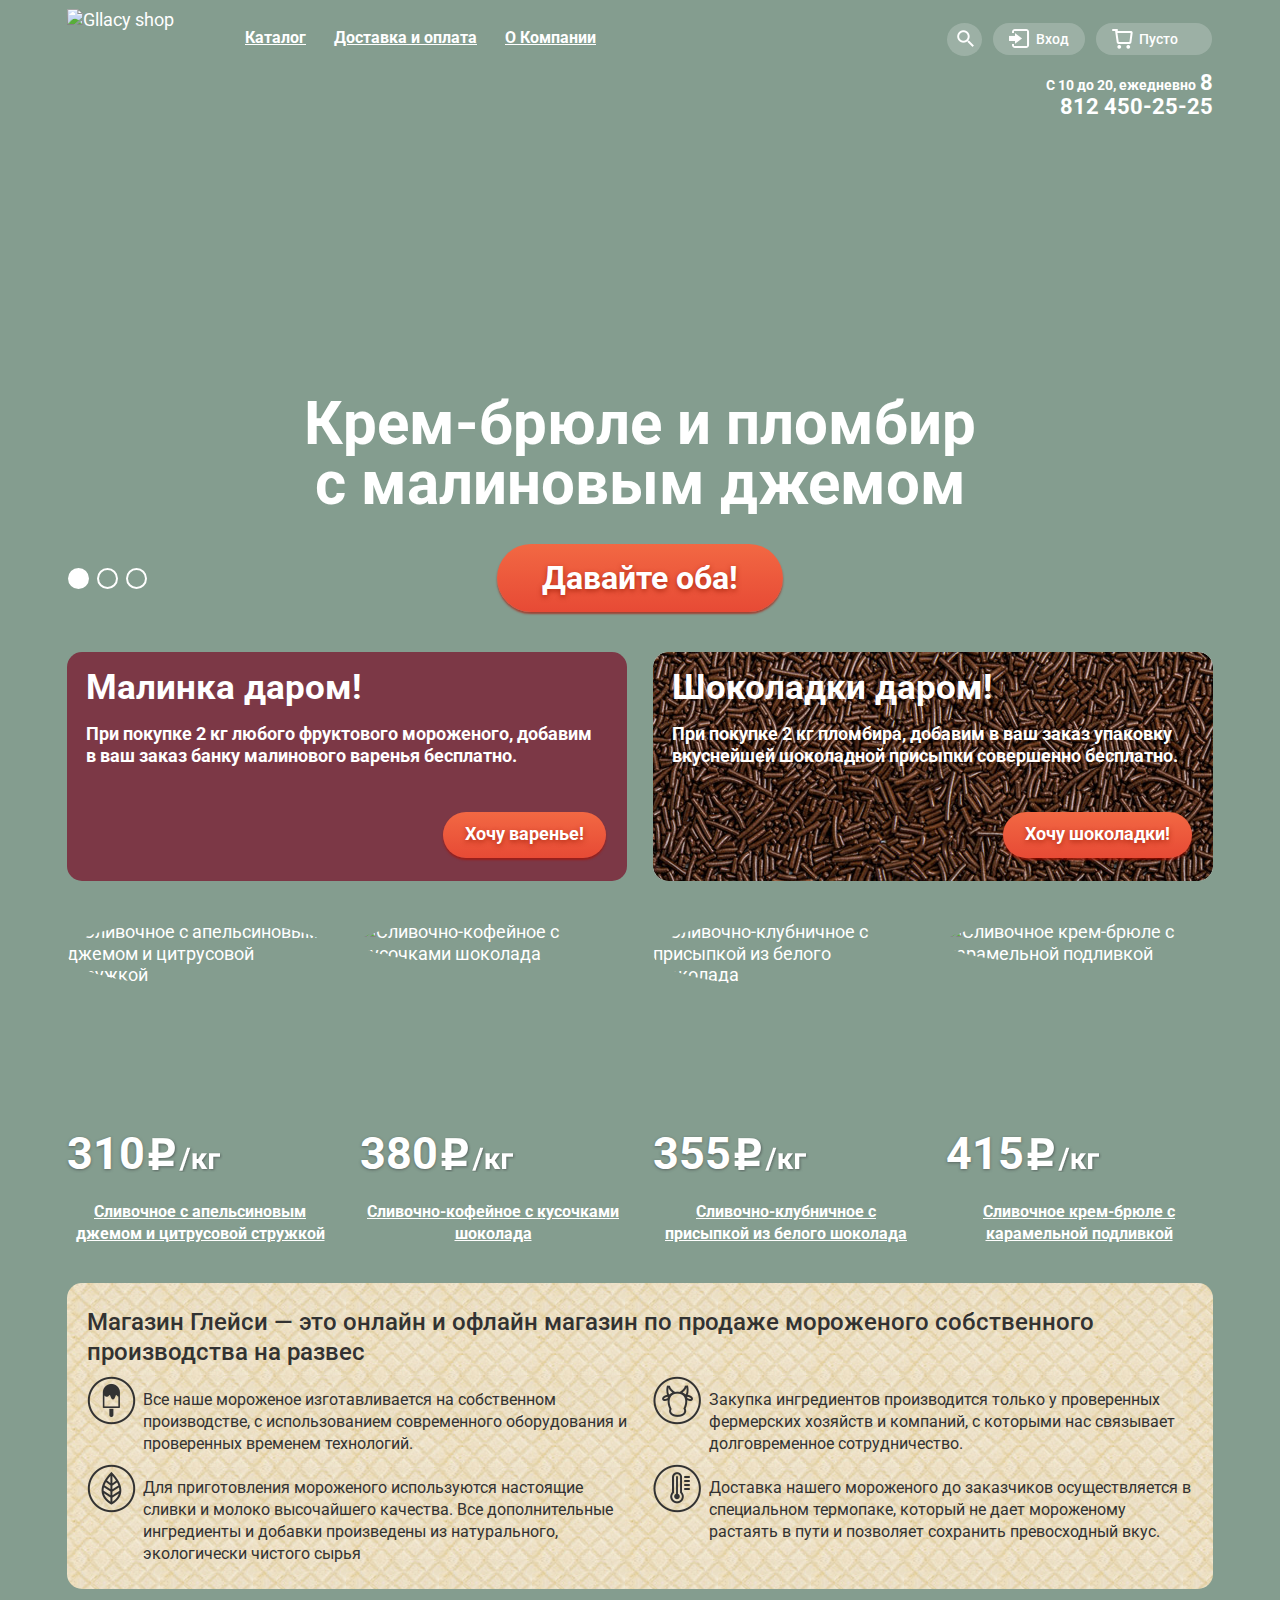
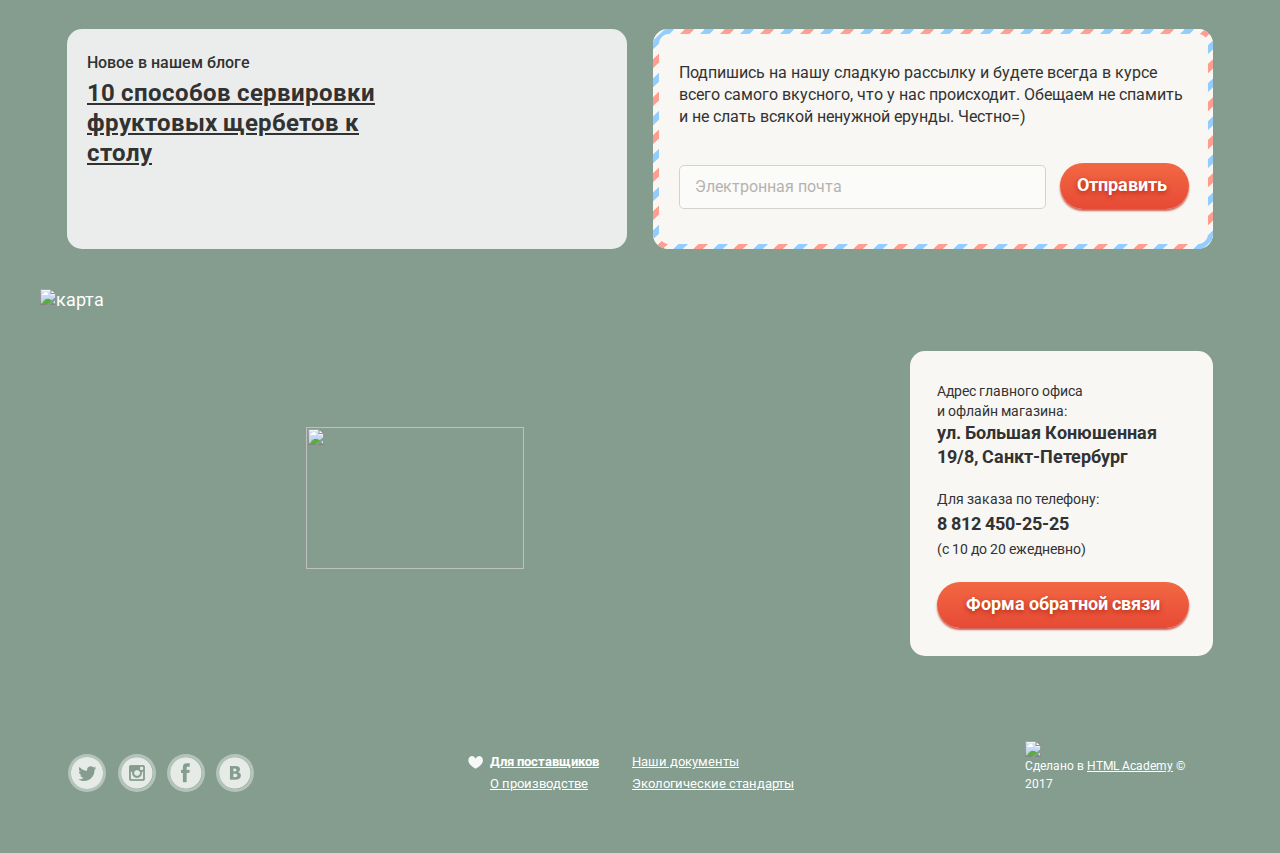
==== commit 92fb6374: "исправления" ====
--- a/index.html
+++ b/index.html
@@ -8,9 +8,9 @@
     <link rel="stylesheet" href="css/style.css">
   </head>
   <body>
-    <input type="radio" id="btn-1" name="toggle" checked>
-    <input type="radio" id="btn-2" name="toggle">
-    <input type="radio" id="btn-3" name="toggle">
+    <input class="btn-1" type="radio" id="btn-1" name="toggle" checked>
+    <input class="btn-2" type="radio" id="btn-2" name="toggle">
+    <input class="btn-3" type="radio" id="btn-3" name="toggle">
     <div class="site-wrapper">
       <div class="content-wrapper">
         <header class="main-header">
@@ -63,30 +63,30 @@
                     <input class="login-password" type="password" name="password" placeholder="Пароль">
                     <button class="login-btn btn" type="submit">Войти</button>
                     <div class="login-links">
-                      <a href="#">Забыли пароль?</a><br>
+                      <a href="#">Забыли пароль?</a>
                       <a href="#">Новая регистрация</a>
                     </div>
                   </form>  
                 </div>
               </div>
-                <a class="basket" href="#">Пусто</a><br> 
+                <a class="basket" href="#">Пусто</a> 
               <div class="info">
-                <span class="working-ours">С 10 до 20, ежедневно</span><br>
+                <span class="working-ours">С 10 до 20, ежедневно</span>
                 <span class="phone-number">8 812 450-25-25</span>
               </div>  
             </section>  
           </div>
         </header>
         <div class="slider">
-          <div class="slide" id="slide1">
+          <div class="slide slide1" id="slide1">
             <div class="slide-title">Крем-брюле и пломбир с малиновым джемом</div>
             <a class="slide-btn" href="#">Давайте оба!</a>
           </div>
-          <div class="slide" id="slide2">
+          <div class="slide slide2" id="slide2">
             <div class="slide-title">Шоколадный пломбир и лимонный сорбет</div>
             <a class="slide-btn" href="#">Давайте оба!</a>
           </div>
-          <div class="slide" id="slide3">
+          <div class="slide slide3" id="slide3">
             <div class="slide-title">Пломбир с помадкой и клубничный щербет</div>
             <a class="slide-btn" href="#">Давайте оба!</a>
           </div>
@@ -169,13 +169,13 @@
               <img class="ice-cream" src="img/map-ice-cream(218x142).png" width="218" height="142" alt="">
             </div>
             <div class="contacts">
-              <p>Адрес главного офиса<br>
-              и офлайн магазина:<br>
-              <b>ул. Большая Конюшенная</b><br>
-              <b>19/8, Санкт-Петербург</b><br><br>
-              Для заказа по телефону:<br>
-              <b>8 812 450-25-25</b><br>
-              (с 10 до 20 ежедневно)</p>
+              <p class="contacts-address">Адрес главного офиса
+              и офлайн магазина:</p>
+              <b>ул. Большая Конюшенная
+              19/8, Санкт-Петербург</b>
+              <p class="contacts-phone">Для заказа по телефону:
+              <b>8 812 450-25-25</b></p>
+              <p class="contacts-time">(с 10 до 20 ежедневно)</p>
               <a class="btn" href="#">Форма обратной связи</a> 
             </div>
           </section>
@@ -190,16 +190,16 @@
             </section>
             <section class="documents">
               <div class="column-1">
-                <a class="file-1" href="#">Для поставщиков</a><br>
+                <a class="file-1" href="#">Для поставщиков</a>
                 <a href="#">О производстве</a>
               </div>
               <div class="column-2">
-                <a href="#">Наши документы</a><br>          
+                <a href="#">Наши документы</a>          
                 <a href="#">Экологические стандарты</a>
               </div>
             </section>
             <section class="copyright">
-              <a href="https://htmlacademy.ru/intensive/htmlcss"><img src="img/logo-academy(108x38).png" width="108" height="38" alt="HTML Academy"></a>
+              <a href="https://htmlacademy.ru/intensive/htmlcss"><img src="img/logo-academy(108x38).png" width="108" height="38" alt="HTML Academy">HTML Academy</a>
               <p>Сделано в <a href="https://htmlacademy.ru/intensive/htmlcss">HTML Academy</a> &copy; 2017</p>
             </section>
           </div>
@@ -208,12 +208,12 @@
           <button class="modal-content-close" type="button" title="Закрыть">Закрыть</button>
           <p>Мы обязательно вам ответим!</p>
           <form class="feedback-form" action="https://echo.htmlacademy.ru" method="post">
-            <label class="label-icon-name" for="icon-name">Как вас зовут?</label><br>
-            <input class="icon-name" id="icon-name" type="text" name="name" placeholder="Как вас зовут?"><br>
-            <label class="label-icon-email" for="icon-email">Ваша почта для ответа?</label><br>
-            <input class="icon-email" id="icon-email" type="text" name="e-mail" placeholder="Ваша почта для ответа?"><br>
-            <label class="label-icon-text" for="icon-text">Напишите то-нибудь...</label><br>
-            <textarea class="icon-text" id="icon-text" rows="5" cols="20" name="text" placeholder="Напишите что-нибудь..."></textarea><br>
+            <label class="label-icon-name" for="icon-name">Как вас зовут?</label>
+            <input class="icon-name" id="icon-name" type="text" name="name" placeholder="Как вас зовут?">
+            <label class="label-icon-email" for="icon-email">Ваша почта для ответа?</label>
+            <input class="icon-email" id="icon-email" type="text" name="e-mail" placeholder="Ваша почта для ответа?">
+            <label class="label-icon-text" for="icon-text">Напишите то-нибудь...</label>
+            <textarea class="icon-text" id="icon-text" rows="5" cols="20" name="text" placeholder="Напишите что-нибудь..."></textarea>
             <button class="btn" type="submit">Отправить</button>
           </form>
         </div>
--- a/css/style.css
+++ b/css/style.css
@@ -70,17 +70,17 @@
   width: 700px;
   margin: 0 auto;
   margin-bottom: 30px;
+  font-weight: 700;
+  font-size: 60px;
   line-height: 1;
-  font-weight: 800;
-  font-size: 60px;
 }
 
 .slide-btn {
   display: inline-block;
   padding: 12px 45px;
-  font-weight: 600;
-  font-size: 31px;
-  line-height: 41px;
+  font-weight: 700;
+  font-size: 32px;
+  line-height: 44px;
   vertical-align: top;
   color: #ffffff;
   text-decoration: none;
@@ -127,30 +127,37 @@
   cursor: pointer;
 }
 
-#btn-1:checked ~ .site-wrapper #slide1,
-#btn-2:checked ~ .site-wrapper #slide2,
-#btn-3:checked ~ .site-wrapper #slide3 {
+label[for="btn-1"]:hover,
+label[for="btn-2"]:hover,
+label[for="btn-3"]:hover {
+  background-color: rgba(248, 247, 244, 0.4);
+  border: 2px solid #ffffff;
+}
+
+.btn-1:checked ~ .site-wrapper .slide1,
+.btn-2:checked ~ .site-wrapper .slide2,
+.btn-3:checked ~ .site-wrapper .slide3 {
   display: block;
 }
 
-#btn-1:checked ~ .site-wrapper {
+.btn-1:checked ~ .site-wrapper {
   background-color: #849d8f;
   background-image: url("../img/slider-1(1045x881).png");
 }
 
-#btn-2:checked ~ .site-wrapper {
+.btn-2:checked ~ .site-wrapper {
   background-color: #8996a6;
   background-image: url("../img/slider-2(1065x859).png");
 }
 
-#btn-3:checked ~ .site-wrapper {
+.btn-3:checked ~ .site-wrapper {
   background-color: #9d8b84;
   background-image: url("../img/slider-3(1079x854).png");
 }
 
-#btn-1:checked ~ .site-wrapper label[for="btn-1"],
-#btn-2:checked ~ .site-wrapper label[for="btn-2"],
-#btn-3:checked ~ .site-wrapper label[for="btn-3"] {
+.btn-1:checked ~ .site-wrapper label[for="btn-1"],
+.btn-2:checked ~ .site-wrapper label[for="btn-2"],
+.btn-3:checked ~ .site-wrapper label[for="btn-3"] {
   background-color: #ffffff;
 }
 
@@ -200,11 +207,21 @@
   color: #323232;
   background-color: rgb(247, 246, 243);
   border-radius: 20px;
-}
-
-.main-menu > .active {
+  text-decoration: none;
+}
+
+.main-menu > li > a:active {
+  color: #323232;
+  background-color: rgba(248, 247, 244, 0.988);
+  border-radius: 20px;
+  box-shadow: inset 0px 3px 7px 0px rgba(0, 0, 0, 0.35);
+  text-decoration: none;
+}
+
+.main-menu > .active > a {
   background-color: rgb(208, 112, 88);
   border-radius: 20px;
+  text-decoration: none;
 }
 
 .main-menu .sub-menu {
@@ -328,10 +345,6 @@
   font-family: "Roboto", "Arial", sans-serif;
   color: #323232;
   border-bottom: 1px solid lightgrey;
-}
-
-.basket-table:hover {
-  cursor: pointer;
 }
 
 .basket-table td {
@@ -486,6 +499,7 @@
 
 .login-links {
   float: right;
+  width: 125px;
   margin-right: 16px;
   margin-bottom: 20px;
 }
@@ -606,7 +620,7 @@
 
 .info {
   float: right;
-  width: 175px;
+  width: 167px;
   margin-top: 15px;
   padding: 0;
   text-align: right;
@@ -825,6 +839,11 @@
   display: block;
 }
 
+.bestseller-item:hover a,
+.catalog-item:hover a {
+  text-decoration: none;
+}
+
 .description {
   min-height: 306px;
   margin: 0 27px 40px 27px;
@@ -945,6 +964,14 @@
   color: #323232;
 }
 
+.blog a:hover {
+  color: #e84d37;
+}
+
+.blog a:active {
+  color: #e84d37;
+}
+
 .newsletter {
   float: right;
   width: 560px;
@@ -1016,8 +1043,8 @@
   top: 62px;
   right: 27px;
   width: 276px;
-  height: 290px;
-  padding-top: 15px;
+  height: 275px;
+  padding-top: 30px;
   padding-left: 27px;
   color: #323232;
   background-color: #f8f7f4;
@@ -1025,6 +1052,7 @@
 }
 
 .contacts p {
+  margin: 0;
   font-weight: 400;
   font-size: 14px;
   line-height: 20px;
@@ -1043,10 +1071,31 @@
   color: #323232;
 }
 
+.contacts-address {
+  width: 150px;
+}
+
+.contacts-address ~ b {
+  width: 225px;
+}
+
+.contacts-phone {
+  width: 170px;
+  padding-top: 20px;
+}
+
+.contacts-phone b {
+  padding-top: 3px;
+}
+
+.contacts-time {
+  padding-top: 3px;
+}
+
 .contacts .btn {
   width: 208px;
   margin: 0;
-  margin-top: 14px;
+  margin-top: 23px;
 }
 
 .breadcrumbs {
@@ -1083,8 +1132,9 @@
   color: #ffffff;
 }
 
-.breadcrumbs a:hover {
-  color: #e84d37;
+.breadcrumbs a:hover,
+.breadcrumbs a:active {
+  color: #ffbc9e;
 }
 
 .title-1 {
@@ -1127,89 +1177,28 @@
   vertical-align: bottom;
 }
 
-.select {
-  position: relative;
-  width: 162px;
-  padding: 8px 15px;
+.sort-list {
+  position: relative;
+  width: 192px;
+  padding: 6px 15px;
   font-weight: 500; 
   font-size: 16px;
   line-height: 18px;
   font-family: "Roboto", "Arial", sans-serif;
+  color: #ffffff;
   background-color: rgba(255, 255, 255, 0.2);
+  border: none;
   border-radius: 20px;
 }
 
-.select:hover {
+.sort-list:hover {
   color: #323232;
   background-color: #ffffff;
   cursor: pointer;
 }
 
-.select:hover::after {
-  content: "";
-  position: absolute;
-  top: 15px;
-  right: 13px;
-  width: 0;
-  height: 0;
-  border: 4px solid #323232;
-  border-bottom-width: 0;
-  border-left-color: transparent;
-  border-right-color: transparent;
-}
-
-.select::after {
-  content: "";
-  position: absolute;
-  top: 15px;
-  right: 13px;
-  width: 0;
-  height: 0;
-  border: 4px solid #ffffff;
-  border-bottom-width: 0;
-  border-left-color: transparent;
-  border-right-color: transparent;
-}
-
-.sort-field {
-  position: relative;
-}
-
-.sort-field:hover .sort-list {
-  display: block;
-}
-
- .sort-field .sort-list {
-  position: absolute;
-  top: 34px;
-  left: 0;
-  z-index: 10; 
-  display: none;
-  width: 190px;
-  margin: 0;
-  padding: 0;
-  color: #323232;
-  list-style: none;
-  background-color: #ffffff;
-}
-
-.sort-list li {
-  padding: 3px 20px;
-  font-weight: 400; 
-  font-size: 14px;
-  line-height: 16px;
-  font-family: "Roboto", "Arial", sans-serif;
-}
-
-.sort-list li:hover {
-  color: #ffffff;
-  background-color: rgb(30, 144, 255);
-  cursor: pointer;
-}
-
 .price-field {
   display: inline-block;
-  width: 185px;
   height: 56px;
   font-size: 16px;
   vertical-align: bottom;
@@ -1277,7 +1266,7 @@
 }
 
 .fat-list li {
-  display: inline;
+  display: inline-block;
   margin-right: 16px;
   font-weight: 500;
   font-size: 16px;
@@ -1290,55 +1279,63 @@
   margin-right: 0;
 }
 
-.fat-radio {
-  position: relative;
+.fat-list input[type="radio"] {
+  display: none;
+}
+
+.fat-list input[type="radio"] + label {
+  display: block;
   padding-left: 30px;
+  position: relative;
   cursor: pointer;
 }
 
-.fat-radio input[type="radio"] {
-  display: none;
-}
-
-.fat-radio input[type="radio"] + .radio-indicator {
-  position: absolute;
-  top: -1px;
-  left: 0;
-  width: 17px;
-  height: 17px;
+.fat-list input[type="radio"]:disabled + label {
+  cursor: default;
+}
+
+.fat-list input[type="radio"] + label::before {
+  content: "";
+  position: absolute;
+  top: -2px;
+  left: -2px;
+  width: 18px;
+  height: 18px;
   border: 1px solid #ffffff;
   border-radius: 50%;
 }
 
-.fat-radio input[type="radio"]:checked + .radio-indicator::before {
-  content: "";
-  position: absolute;
-  top: 3px;
-  left: 3px;
-  width: 11px;
-  height: 11px;
-  background-color: #ffffff;
-  border-radius: 50%;
-}
-
-.fat-radio input[type="radio"] + .radio-indicator:hover {
-  width: 15px;
-  height: 15px;
-  border: 2px solid #ffffff;
-}
-
-.fat-radio input[type="radio"]:checked + .radio-indicator:hover::before {
+.fat-list input[type="radio"]:checked + label::after {
+  content: "";
+  position: absolute;
   top: 2px;
   left: 2px;
-}
-
-.fat-radio input[type="radio"]:disabled + .radio-indicator {
+  width: 10px;
+  height: 10px;
+  background-color: #ffffff;
+  border: 1px solid #ffffff;
+  border-radius: 50%;
+}
+
+.fat-list input[type="radio"] + label:hover::before {
+  width: 16px;
+  height: 16px;
+  border: 2px solid #ffffff;
+}
+
+.fat-list input[type="radio"]:checked + label:hover::after {
+  width: 8px;
+  height: 8px;
+  border: 2px solid #ffffff;
+}
+
+.fat-list input[type="radio"]:disabled + label::before {
   opacity: 0.4;
 }
 
-.fat-radio input[type="radio"]:disabled + .radio-indicator:hover {
-  width: 17px;
-  height: 17px;
+.fat-list input[type="radio"]:disabled + label:hover::before {
+  width: 18px;
+  height: 18px;
   border: 1px solid #ffffff;
 }
 
@@ -1362,7 +1359,7 @@
 }
 
 .fillers-list li {
-  display: inline;
+  display: inline-block;
   margin-right: 16px;
   font-weight: 500;
   font-size: 16px;
@@ -1375,31 +1372,37 @@
   margin-right: 0;
 }
 
-.fillers-checkbox {
-  position: relative;
-  padding-left: 33px;
+.fillers-list input[type="checkbox"] {
+  display: none;
+}
+
+.fillers-list input[type="checkbox"] + label {
+  display: block;
+  padding-left: 30px;
+  position: relative;
   cursor: pointer;
 }
 
-.fillers-checkbox input[type="checkbox"] {
-  display: none;
-}
-
-.fillers-checkbox input[type="checkbox"] + .checkbox-indicator {
-  position: absolute;
-  top: -1px;;
-  left: -1px;
+.fillers-list input[type="checkbox"]:disabled + label {
+  cursor: default;
+}
+
+.fillers-list input[type="checkbox"] + label::before {
+  content: "";
+  position: absolute;
+  top: -2px;
+  left: -2px;
   width: 20px;
   height: 20px;
   border: 1px solid #ffffff;
   border-radius: 5px;
 }
 
-.fillers-checkbox input[type="checkbox"]:checked + .checkbox-indicator::before {
-  content: "";
-  position: absolute;
-  top: -1px;
-  left: -1px;
+.fillers-list input[type="checkbox"]:checked + label::before {
+  content: "";
+  position: absolute;
+  top: -2px;
+  left: -2px;
   width: 20px;
   height: 20px;
   background: url("../img/_sprite.png") no-repeat;
@@ -1408,21 +1411,23 @@
   border-radius: 5px;
 }
 
-.fillers-checkbox input[type="checkbox"] + .checkbox-indicator:hover {
-  top: -2px;
-  left: -2px;
-  width: 20px;
-  height: 20px;
+.fillers-list input[type="checkbox"] + label:hover::before {
+  width: 18px;
+  height: 18px;
   border: 2px solid #ffffff;
 }
 
-.fillers-checkbox input[type="checkbox"]:disabled + .checkbox-indicator {
+.fillers-list input[type="checkbox"]:checked + label:hover::before {
+  width: 18px;
+  height: 18px;
+  border: 2px solid #ffffff;
+}
+
+.fillers-list input[type="checkbox"]:disabled + label::before {
   opacity: 0.4;
 }
 
-.fillers-checkbox input[type="checkbox"]:disabled + .checkbox-indicator:hover {
-  top: -1px;
-  left: -1px;
+.fillers-list input[type="checkbox"]:disabled + label:hover::before {
   width: 20px;
   height: 20px;
   border: 1px solid #ffffff;
@@ -1452,7 +1457,7 @@
 
 .button:active {
   background-color: rgb(237, 237, 237);
-  box-shadow: inset 0px 2px 1px 0px rgba(105, 105, 105, 0.004);
+  box-shadow: inset 0px 3px 7px 0px rgba(0, 0, 0, 0.35);
 }
 
 .pages {
@@ -1489,7 +1494,6 @@
   color: #ffffff;
   background-color: rgba(255, 255, 255, 0.2);
   border-radius: 50%;
-  cursor: pointer;
 }
 
 .pages .active,
@@ -1597,7 +1601,7 @@
 .fb:active::before,
 .vk:active::before {
   border: 3px solid rgba(255, 255, 255, 0.7);
-  box-shadow: inset 0px 2px 1px 0px rgba(136, 136, 136, 0.004);
+  box-shadow: inset 0px 3px 7px 0px rgba(0, 0, 0, 0.35);
   opacity: 1;
 }
 
@@ -1636,7 +1640,7 @@
 
 .documents a:hover,
 .documents a:active {
-  color: #e84d37;
+  color: #ffbc9e;
 }
 
 .documents .file-1 {
@@ -1663,8 +1667,12 @@
   margin-right: 25px;
 }
 
-.copyright a,
-.copyright p {
+.copyright a {
+  font-size: 0;
+}
+
+.copyright p,
+.copyright p > a {
   margin: 0;
   font-weight: 400;
   font-size: 12px;
@@ -1675,7 +1683,7 @@
 
 .copyright a:hover,
 .copyright a:active {
-  color: #e84d37;
+  color: #ffbc9e;
 }
 
 .copyright img {
@@ -1737,7 +1745,6 @@
 
 .modal-content p {
   margin: 0;
-  margin-bottom: -5px;
   font-weight: 500;
   font-size: 24px;
   line-height: 28px;
@@ -1745,8 +1752,10 @@
 }
 
 .modal-content label {
+  display: block;
   display: none;
-  padding-left: 13px;
+  margin-bottom: -20px;
+  padding: 4px 13px 3px 13px;
   font-weight: 400;
   font-size: 11px;
   line-height: 13px;
@@ -1757,8 +1766,10 @@
 .feedback-form .icon-name,
 .feedback-form .icon-email,
 .feedback-form .icon-text {
+  position: relative;
   width: 252px;
   margin: 0;
+  margin-top: 20px;
   padding-top: 10px;
   padding-bottom: 8px;
   padding-left: 13px;
@@ -1775,7 +1786,6 @@
 .feedback-form .icon-text {
   width: 412px;
   height: 133px;
-  margin-top: -2px;
   margin-bottom: 20px;
 }
 
@@ -1800,24 +1810,3 @@
   height: 100%;
   background: rgba(0, 0, 0, 0.5);
 }
-
-
-/*
-.sprite-logo-academy_108x38_ {
-    width: 108px;
-    height: 38px;
-    background-position: -10px -670px;
-}
-
-.sprite-logo_154_64_ {
-    width: 154px;
-    height: 64px;
-    background-position: -10px -728px;
-}
-
-.sprite-red-basket_21x20_ {
-    width: 21px;
-    height: 20px;
-    background-position: -10px -1029px;
-}
-*/
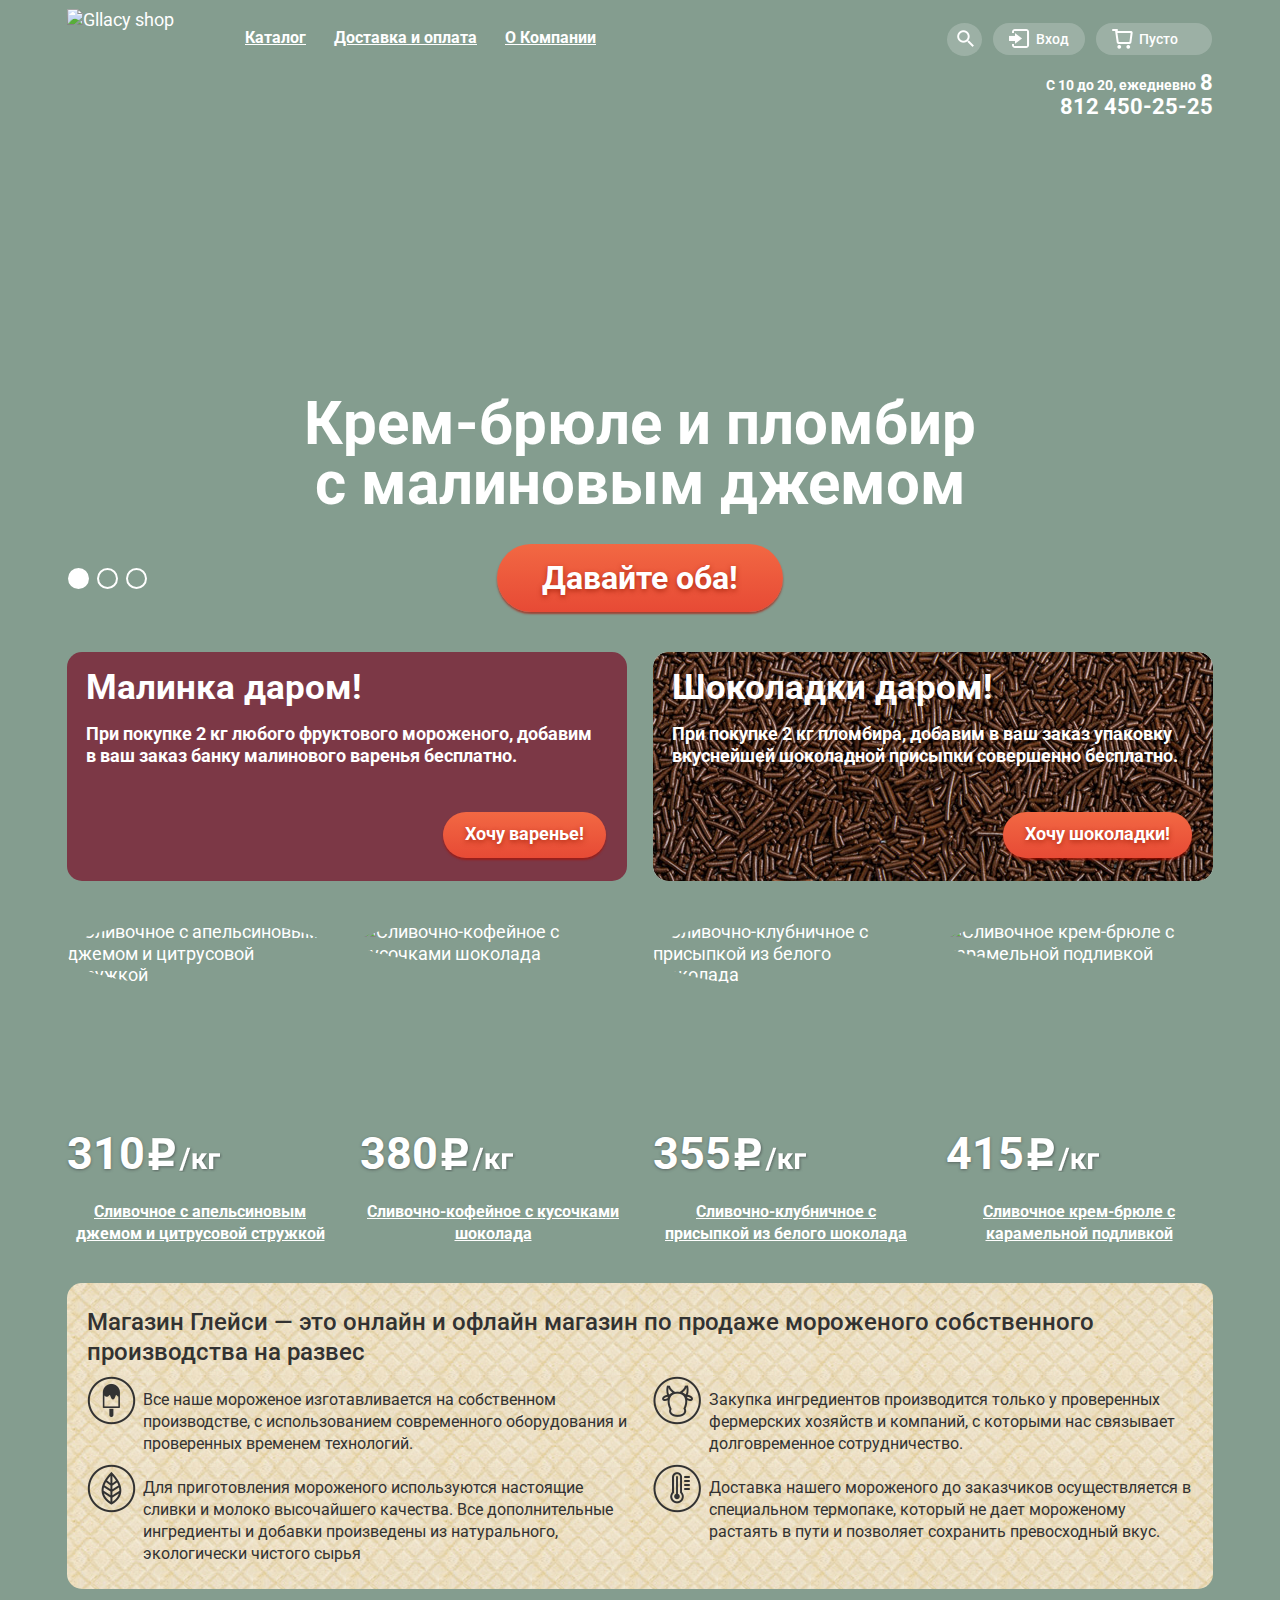
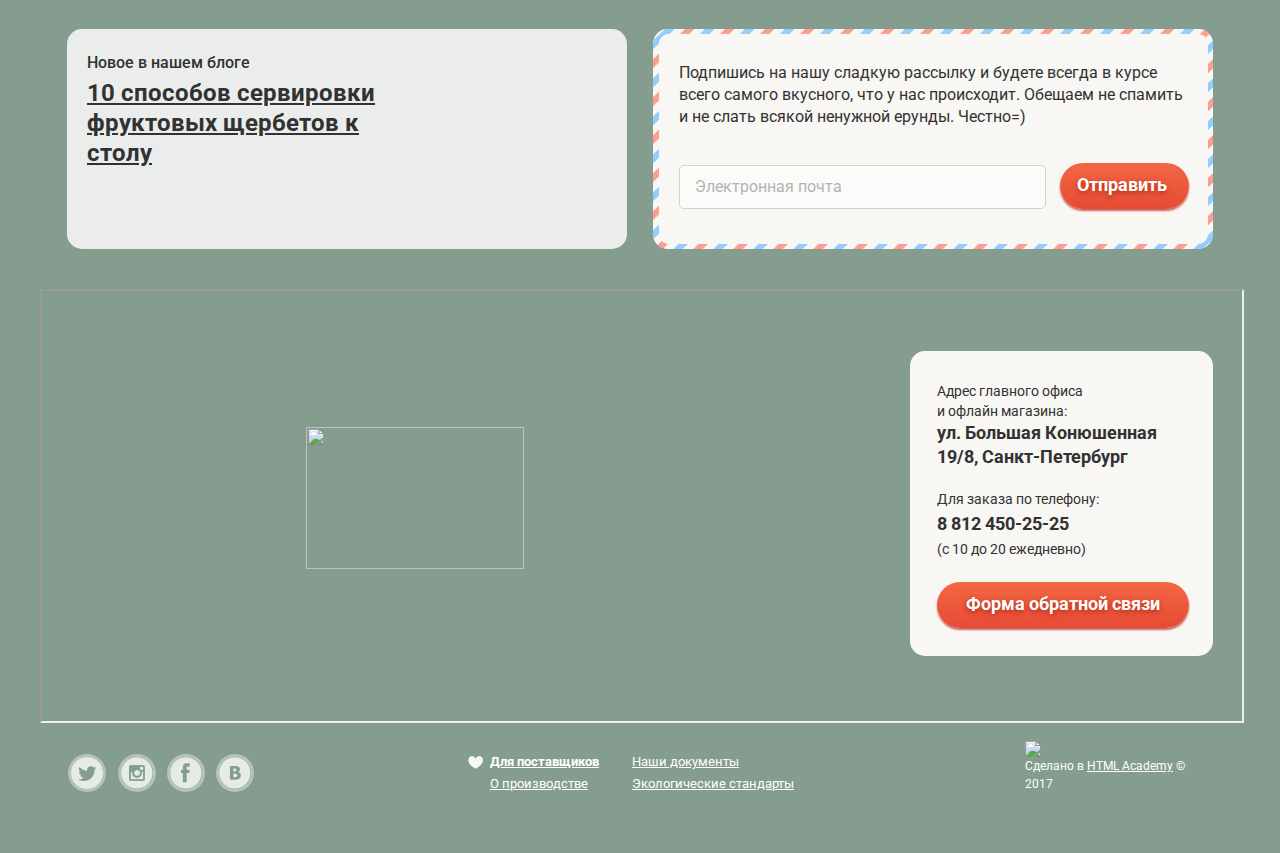
==== commit 366c52c4: "интерактивные элементы" ====
--- a/index.html
+++ b/index.html
@@ -165,7 +165,7 @@
           </section>
           <section class="address">
             <div class="map">
-              <img class="map-image" src="img/map(1200x430).jpg" width="1200" height="430" alt="карта">
+              <iframe src="https://www.google.com/maps/embed?pb=!1m18!1m12!1m3!1d1998.5991043651568!2d30.320894615867413!3d59.938794181876276!2m3!1f0!2f0!3f0!3m2!1i1024!2i768!4f13.1!3m3!1m2!1s0x4696310fca5ba729%3A0xea9c53d4493c879f!2z0JHQvtC70YzRiNCw0Y8g0JrQvtC90Y7RiNC10L3QvdCw0Y8g0YPQuy4sIDE5LCDQodCw0L3QutGCLdCf0LXRgtC10YDQsdGD0YDQsywgMTkxMTg2!5e0!3m2!1sru!2sru!4v1494188979570" width="1200" height="430" allowfullscreen></iframe>
               <img class="ice-cream" src="img/map-ice-cream(218x142).png" width="218" height="142" alt="">
             </div>
             <div class="contacts">
@@ -176,7 +176,7 @@
               <p class="contacts-phone">Для заказа по телефону:
               <b>8 812 450-25-25</b></p>
               <p class="contacts-time">(с 10 до 20 ежедневно)</p>
-              <a class="btn" href="#">Форма обратной связи</a> 
+              <a class="btn contacts-btn" href="#">Форма обратной связи</a> 
             </div>
           </section>
         </main>
@@ -209,9 +209,9 @@
           <p>Мы обязательно вам ответим!</p>
           <form class="feedback-form" action="https://echo.htmlacademy.ru" method="post">
             <label class="label-icon-name" for="icon-name">Как вас зовут?</label>
-            <input class="icon-name" id="icon-name" type="text" name="name" placeholder="Как вас зовут?">
+            <input class="icon-name" id="icon-name" type="text" name="name" placeholder="Как вас зовут?" required>
             <label class="label-icon-email" for="icon-email">Ваша почта для ответа?</label>
-            <input class="icon-email" id="icon-email" type="text" name="e-mail" placeholder="Ваша почта для ответа?">
+            <input class="icon-email" id="icon-email" type="text" name="e-mail" placeholder="Ваша почта для ответа?" required>
             <label class="label-icon-text" for="icon-text">Напишите то-нибудь...</label>
             <textarea class="icon-text" id="icon-text" rows="5" cols="20" name="text" placeholder="Напишите что-нибудь..."></textarea>
             <button class="btn" type="submit">Отправить</button>
@@ -219,6 +219,7 @@
         </div>
         <div class="modal-overlay"></div>
       </div>
-    </div>  
+    </div>
+    <script src="js/script.js"></script>  
   </body>
 </html>
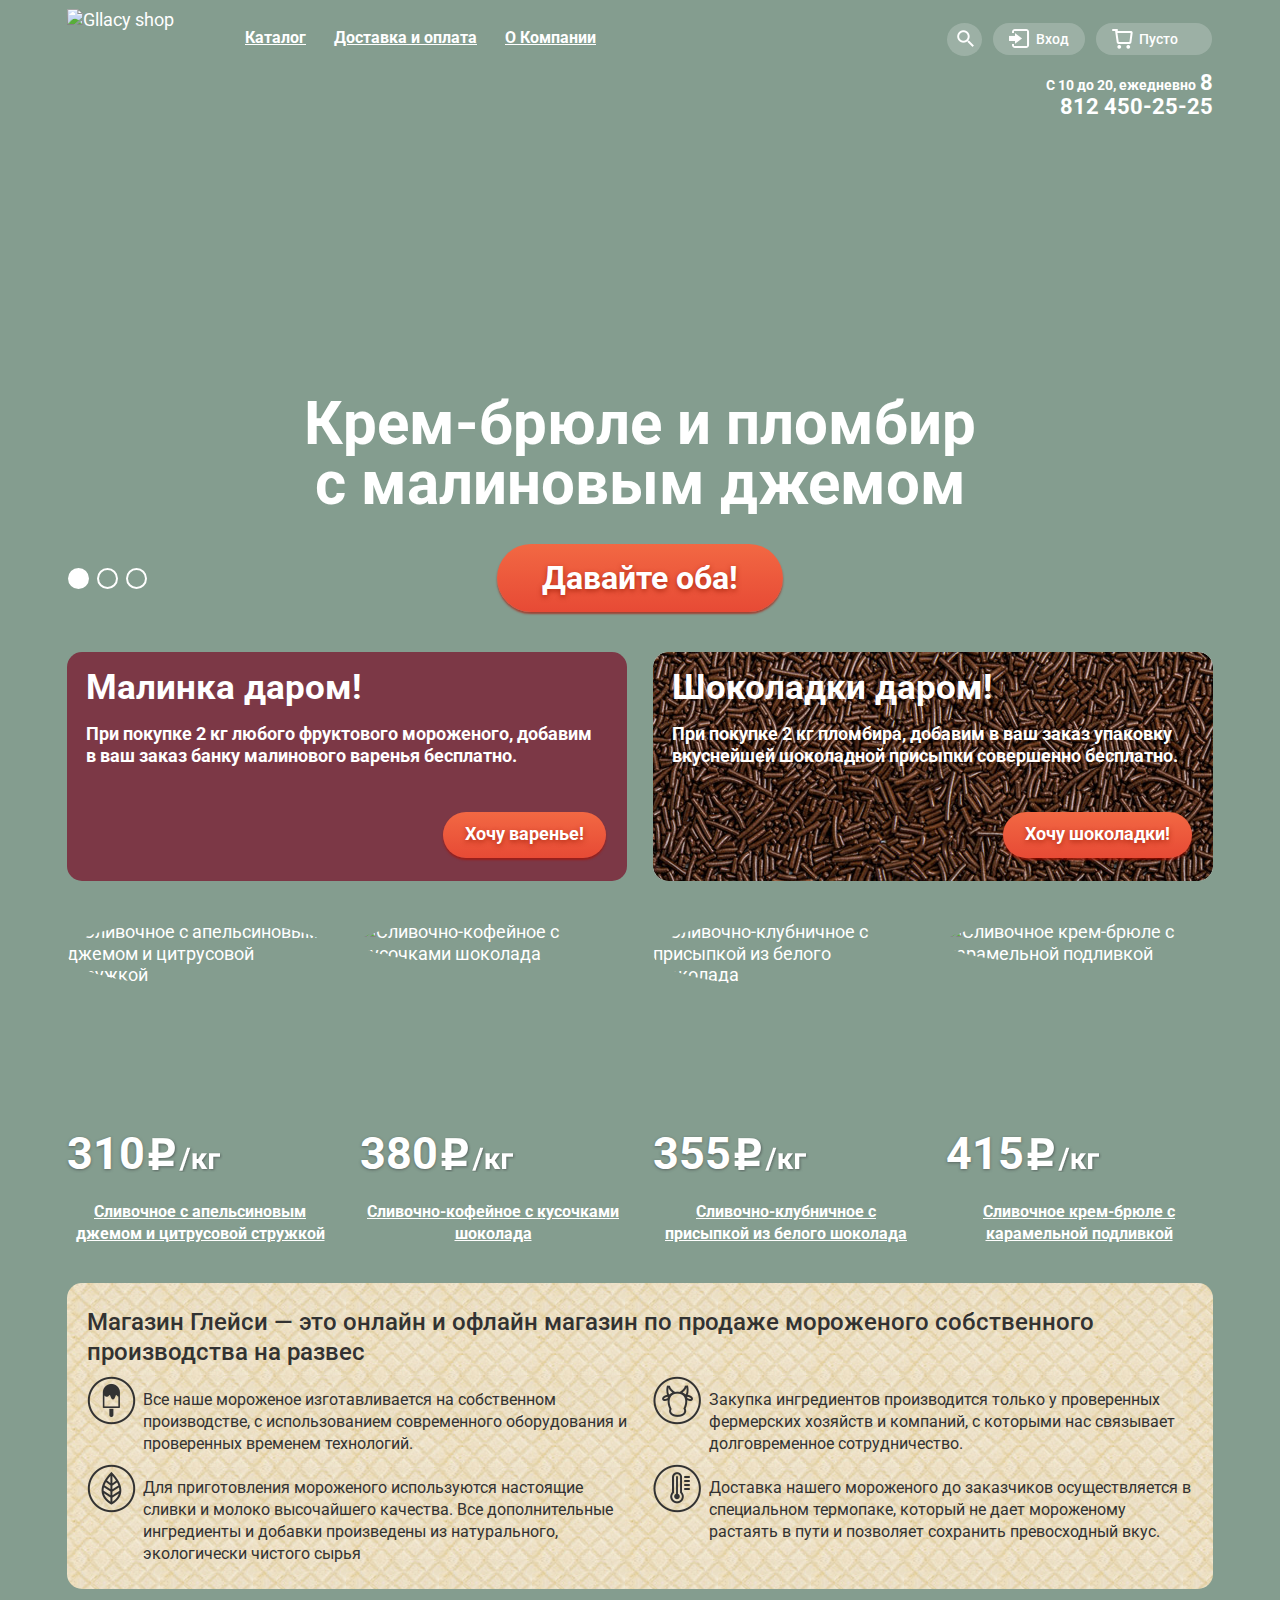
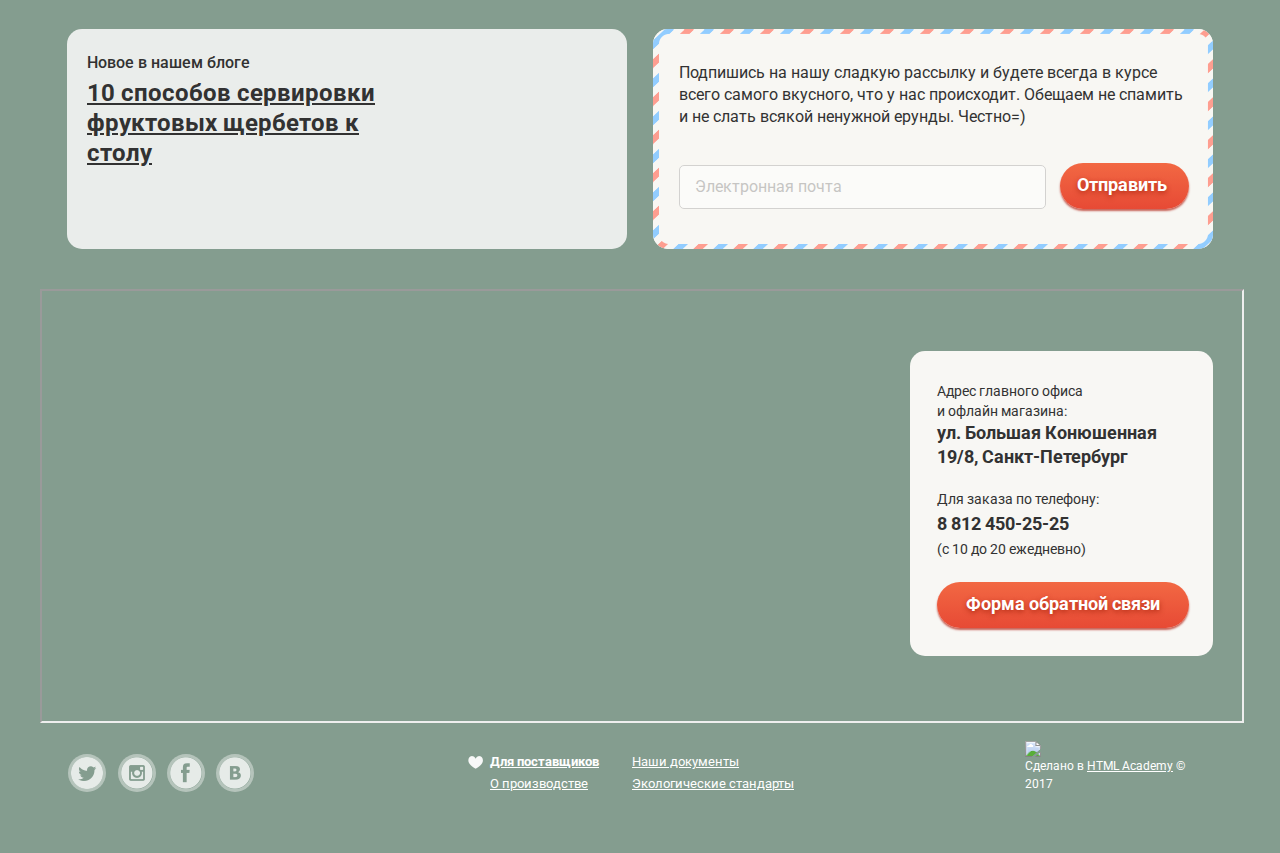
==== commit 79d2c49c: "интерактивные элементы" ====
--- a/index.html
+++ b/index.html
@@ -164,9 +164,9 @@
             </div>
           </section>
           <section class="address">
-            <div class="map">
+            <div id="map" class="map">
               <iframe src="https://www.google.com/maps/embed?pb=!1m18!1m12!1m3!1d1998.5991043651568!2d30.320894615867413!3d59.938794181876276!2m3!1f0!2f0!3f0!3m2!1i1024!2i768!4f13.1!3m3!1m2!1s0x4696310fca5ba729%3A0xea9c53d4493c879f!2z0JHQvtC70YzRiNCw0Y8g0JrQvtC90Y7RiNC10L3QvdCw0Y8g0YPQuy4sIDE5LCDQodCw0L3QutGCLdCf0LXRgtC10YDQsdGD0YDQsywgMTkxMTg2!5e0!3m2!1sru!2sru!4v1494188979570" width="1200" height="430" allowfullscreen></iframe>
-              <img class="ice-cream" src="img/map-ice-cream(218x142).png" width="218" height="142" alt="">
+              <!--<img class="ice-cream" src="img/map-ice-cream(218x142).png" width="218" height="142" alt="">-->
             </div>
             <div class="contacts">
               <p class="contacts-address">Адрес главного офиса
--- a/css/style.css
+++ b/css/style.css
@@ -449,16 +449,17 @@
 .login-password {
   margin: 20px 16px;
   padding: 10px 15px;
-  font-weight: 400;
+  font-weight: 700;
   font-size: 14px;
   line-height: 24px;
   font-family: "Roboto", "Arial", sans-serif;
+  color: #323232;
+  background-color: rgb(255, 255, 255);
+  opacity: 0.52;
   border-style: solid;
   border-width: 1px;
   border-color: rgb(178, 178, 178);
   border-radius: 5px;
-  background-color: rgb(255, 255, 255);
-  opacity: 0.52;
 }
 
 .search-text {
@@ -472,6 +473,46 @@
 
 .login-email {
   margin-bottom: 0;
+}
+
+.search-text::-webkit-input-placeholder,
+.login-email::-webkit-input-placeholder,
+.login-password::-webkit-input-placeholder {
+  font-weight: 400;
+  font-size: 14px;
+  line-height: 24px;
+  font-family: "Roboto", "Arial", sans-serif;
+  color: #999999;
+}
+
+.search-text::-moz-placeholder,
+.login-email::-moz-placeholder,
+.login-password::-moz-placeholder {
+  font-weight: 400;
+  font-size: 14px;
+  line-height: 24px;
+  font-family: "Roboto", "Arial", sans-serif;
+  color: #999999;
+}
+
+.search-text:-ms-input-placeholder,
+.login-email:-ms-input-placeholder,
+.login-password:-ms-input-placeholder {
+  font-weight: 400;
+  font-size: 14px;
+  line-height: 24px;
+  font-family: "Roboto", "Arial", sans-serif;
+  color: #999999;
+}
+
+.search-text::placeholder,
+.login-email::placeholder,
+.login-password::placeholder {
+  font-weight: 400;
+  font-size: 14px;
+  line-height: 24px;
+  font-family: "Roboto", "Arial", sans-serif;
+  color: #999999;
 }
 
 .search-text:hover,
@@ -490,6 +531,30 @@
   margin-bottom: -1px;
 }
 
+.search-text:focus::-webkit-input-placeholder,
+.login-email:focus::-webkit-input-placeholder,
+.login-password:focus::-webkit-input-placeholder {
+  color: transparent;
+}
+
+.search-text:focus::-moz-placeholder,
+.login-email:focus::-moz-placeholder,
+.login-password:focus::-moz-placeholder {
+  color: transparent;
+}
+
+.search-text:focus:-ms-input-placeholder,
+.login-email:focus:-ms-input-placeholder,
+.login-password:focus:-ms-input-placeholder {
+  color: transparent;
+}
+
+.search-text:focus::placeholder,
+.login-email:focus::placeholder,
+.login-password:focus::placeholder {
+  color: transparent;
+}
+
 .login-btn {
   float: left;
   width: 100px;
@@ -998,15 +1063,47 @@
   margin-left: 26px;
   margin-top: 37px;
   padding: 9px 15px;
-  font-weight: 400;
+  font-weight: 700;
   font-size: 16px;
   line-height: 24px;
   font-family: "Roboto", "Arial", sans-serif;
-  color: #000000;
+  color: #323232;
   background-color: rgb(255, 255, 255);
   border: 1px solid rgb(178, 178, 178);
   border-radius: 5px;
   opacity: 0.52;
+}
+
+.newsletter input::-webkit-input-placeholder {
+  font-weight: 400;
+  font-size: 16px;
+  line-height: 24px;
+  font-family: "Roboto", "Arial", sans-serif;
+  color: #999999;
+}
+
+.newsletter input::-moz-placeholder {
+  font-weight: 400;
+  font-size: 16px;
+  line-height: 24px;
+  font-family: "Roboto", "Arial", sans-serif;
+  color: #999999;
+}
+
+.newsletter input:-ms-input-placeholder {
+  font-weight: 400;
+  font-size: 16px;
+  line-height: 24px;
+  font-family: "Roboto", "Arial", sans-serif;
+  color: #999999;
+}
+
+.newsletter input::placeholder {
+  font-weight: 400;
+  font-size: 16px;
+  line-height: 24px;
+  font-family: "Roboto", "Arial", sans-serif;
+  color: #999999;
 }
 
 .newsletter input:hover {
@@ -1019,6 +1116,22 @@
   opacity: 0.52;
 }
 
+.newsletter input:focus::-webkit-input-placeholder {
+  color: transparent;
+}
+
+.newsletter input:focus::-moz-placeholder {
+  color: transparent;
+}
+
+.newsletter input:focus:-ms-input-placeholder {
+  color: transparent;
+}
+
+.newsletter input:focus::placeholder {
+  color: transparent;
+}
+
 .newsletter .btn {
   width: 129px;
   margin-top: 35px;
@@ -1171,16 +1284,28 @@
 }
 
 .sort {
+  position: relative;
   display: inline-block;
   height: 56px;
   font-size: 16px;
   vertical-align: bottom;
+}
+
+.sort::after {
+  content: "";
+  border-style: solid;
+  border-width: 5px 5px 0 5px;
+  border-color: #ffffff transparent transparent transparent;
+  position: absolute;
+  top: 50%;
+  right: 20px;
+  z-index: 1;
 }
 
 .sort-list {
   position: relative;
   width: 192px;
-  padding: 6px 15px;
+  padding: 6px 12px;
   font-weight: 500; 
   font-size: 16px;
   line-height: 18px;
@@ -1189,12 +1314,38 @@
   background-color: rgba(255, 255, 255, 0.2);
   border: none;
   border-radius: 20px;
-}
-
-.sort-list:hover {
+     -moz-appearance: none;
+  -webkit-appearance: none;
+          appearance: none;
+}
+
+.sort-list::-ms-expand {
+  display: none;
+}
+
+.sort-list::expand {
+  display: none;
+}
+
+.sort-list option {
+  color: #323232;
+}
+
+.sort:hover .sort-list {
   color: #323232;
   background-color: #ffffff;
   cursor: pointer;
+}
+
+.sort:hover::after {
+   content: "";
+   border-style: solid;
+   border-width: 5px 5px 0 5px;
+   border-color: #323232 transparent transparent transparent;
+   position: absolute;
+   top: 50%;
+   right: 20px;
+   z-index: 1;
 }
 
 .price-field {
@@ -1773,7 +1924,7 @@
   padding-top: 10px;
   padding-bottom: 8px;
   padding-left: 13px;
-  font-weight: 400;
+  font-weight: 700;
   font-size: 16px;
   line-height: 24px;
   font-family: "Roboto", "Arial", sans-serif;
@@ -1781,6 +1932,46 @@
   background-color: #ffffff;
   border: 1px solid lightgrey;
   border-radius: 5px;
+}
+
+.feedback-form .icon-name::-webkit-input-placeholder,
+.feedback-form .icon-email::-webkit-input-placeholder,
+.feedback-form .icon-text::-webkit-input-placeholder {
+  font-weight: 400;
+  font-size: 16px;
+  line-height: 24px;
+  font-family: "Roboto", "Arial", sans-serif;
+  color: #999999;
+}
+
+.feedback-form .icon-name::-moz-placeholder,
+.feedback-form .icon-email::-moz-placeholder,
+.feedback-form .icon-text::-moz-placeholder {
+  font-weight: 400;
+  font-size: 16px;
+  line-height: 24px;
+  font-family: "Roboto", "Arial", sans-serif;
+  color: #999999;
+}
+
+.feedback-form .icon-name:-ms-input-placeholder,
+.feedback-form .icon-email:-ms-input-placeholder,
+.feedback-form .icon-text:-ms-input-placeholder {
+  font-weight: 400;
+  font-size: 16px;
+  line-height: 24px;
+  font-family: "Roboto", "Arial", sans-serif;
+  color: #999999;
+}
+
+.feedback-form .icon-name::placeholder,
+.feedback-form .icon-email::placeholder,
+.feedback-form .icon-text::placeholder {
+  font-weight: 400;
+  font-size: 16px;
+  line-height: 24px;
+  font-family: "Roboto", "Arial", sans-serif;
+  color: #999999;
 }
 
 .feedback-form .icon-text {
@@ -1793,6 +1984,36 @@
 .icon-email:hover,
 .icon-text:hover {
   box-shadow: 0 0 1px 1px lightgrey; 
+}
+
+.icon-name:focus,
+.icon-email:focus,
+.icon-text:focus {
+  box-shadow: 0 0 1px 1px #5b9ddf;
+}
+
+.icon-name:focus::-webkit-input-placeholder,
+.icon-email:focus::-webkit-input-placeholder,
+.icon-text:focus::-webkit-input-placeholder {
+  color: transparent;
+}
+
+.icon-name:focus::-moz-placeholder,
+.icon-email:focus::-moz-placeholder,
+.icon-text:focus::-moz-placeholder {
+  color: transparent;
+}
+
+.icon-name:focus:-ms-input-placeholder,
+.icon-email:focus:-ms-input-placeholder,
+.icon-text:focus:-ms-input-placeholder {
+  color: transparent;
+}
+
+.icon-name:focus::placeholder,
+.icon-email:focus::placeholder,
+.icon-text:focus::placeholder {
+  color: transparent;
 }
 
 .feedback-form .btn {
@@ -1810,3 +2031,34 @@
   height: 100%;
   background: rgba(0, 0, 0, 0.5);
 }
+
+@keyframes bounce {
+  0%   { transform: translateY(-2000px); 
+  }
+  70%  { transform: translateY(30px); 
+  }
+  90%  { transform: translateY(-10px);
+  }
+  100% { transform: translateY(0px); 
+  }
+}
+
+@keyframes shake {
+  0%, 100% { transform: translateX(0); 
+  }
+  10%, 30%, 50%, 70%, 90% { transform: translateX(-10px); 
+  }
+  20%, 40%, 60%, 80% { transform: translateX(10px); 
+  }
+}
+
+.modal-error {
+  animation-name: shake;
+  animation-duration: 0.6s;
+}
+
+.modal-content-show {
+  display: block;
+  animation-name: bounce;
+  animation-duration: 0.6s;
+}
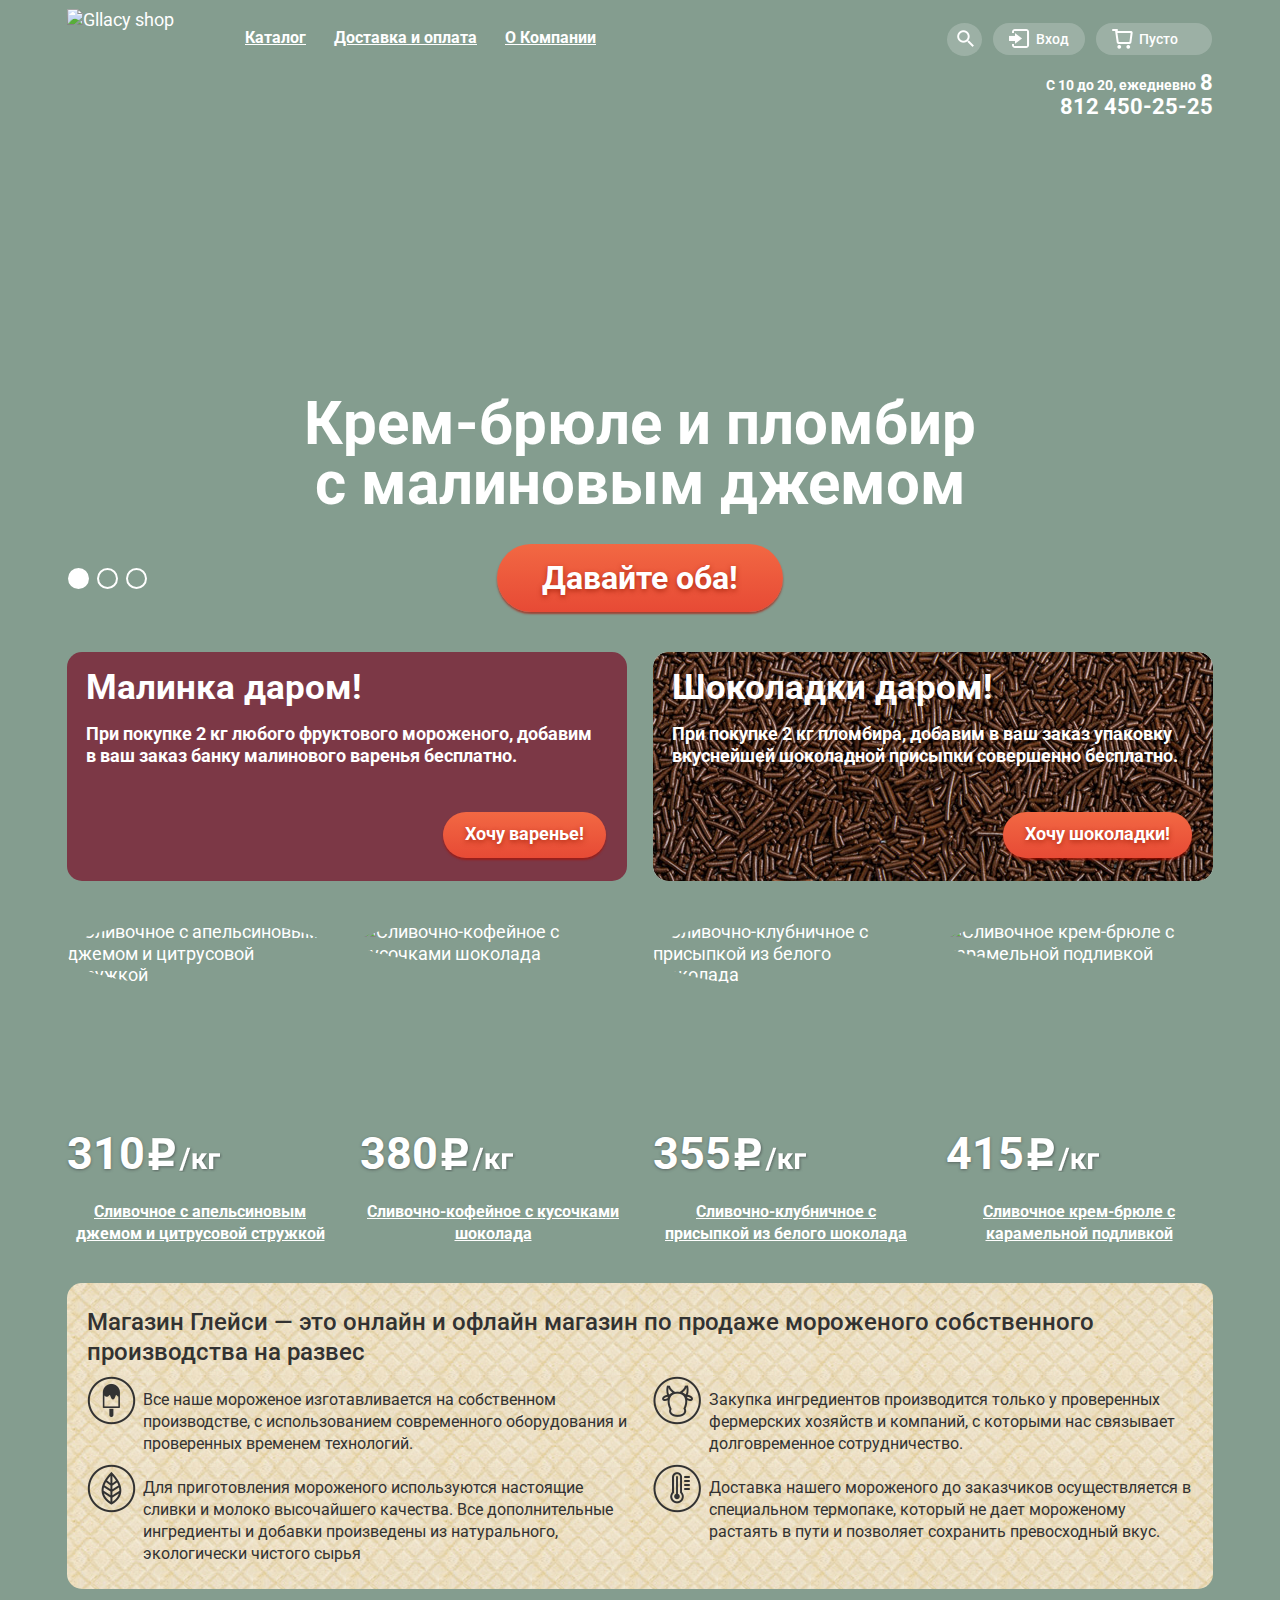
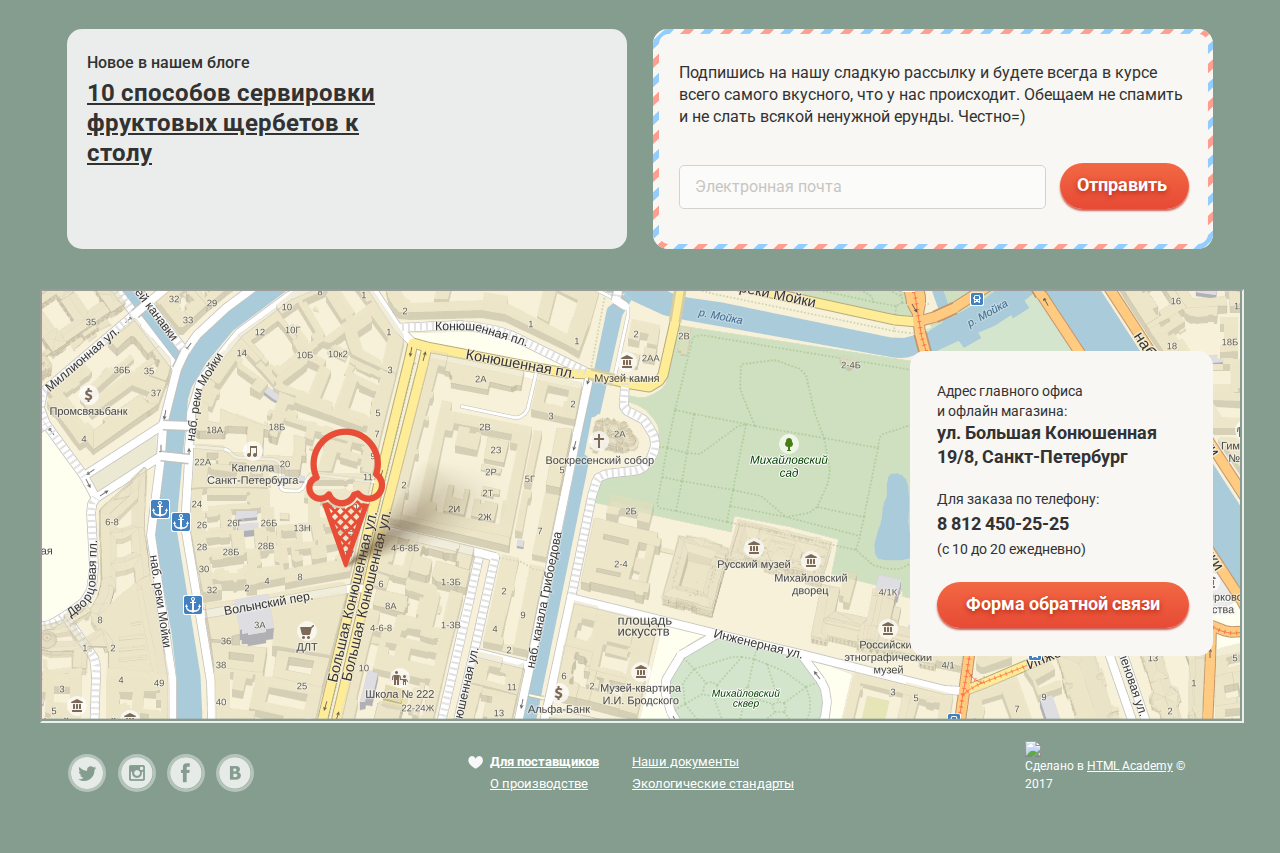
==== commit d03c9a9c: "прогрессивное улучшение" ====
--- a/index.html
+++ b/index.html
@@ -5,7 +5,7 @@
     <title>HTML Academy: Глейси</title>
     <link rel="stylesheet" href="https://fonts.googleapis.com/css?family=Roboto:400,500,700&amp;subset=cyrillic" type="text/css">
     <link rel="stylesheet" href="css/normalize.css">
-    <link rel="stylesheet" href="css/style.css">
+    <link rel="stylesheet" href="css/style.min.css">
   </head>
   <body>
     <input class="btn-1" type="radio" id="btn-1" name="toggle" checked>
@@ -59,8 +59,8 @@
                 <a class="login" href="#">Вход</a>
                 <div class="login-field">
                   <form>
-                    <input class="login-email" type="text" name="email" placeholder="Электронная почта">
-                    <input class="login-password" type="password" name="password" placeholder="Пароль">
+                    <input class="login-email" type="text" name="email" placeholder="Электронная почта" required>
+                    <input class="login-password" type="password" name="password" placeholder="Пароль" required>
                     <button class="login-btn btn" type="submit">Войти</button>
                     <div class="login-links">
                       <a href="#">Забыли пароль?</a>
@@ -158,15 +158,14 @@
             <div class="newsletter">
               <form class="newsletter" action="https://echo.htmlacademy.ru" method="post">
                 <p>Подпишись на нашу сладкую рассылку и будете всегда в курсе всего самого вкусного, что у нас происходит. Обещаем не спамить и не слать всякой ненужной ерунды. Честно=)</p>
-                <input type="text" name="e-mail" placeholder="Электронная почта">
+                <input type="text" name="e-mail" placeholder="Электронная почта" required>
                 <button class="btn" type="submit">Отправить</button>
               </form>
             </div>
           </section>
           <section class="address">
-            <div id="map" class="map">
+            <div class="map">
               <iframe src="https://www.google.com/maps/embed?pb=!1m18!1m12!1m3!1d1998.5991043651568!2d30.320894615867413!3d59.938794181876276!2m3!1f0!2f0!3f0!3m2!1i1024!2i768!4f13.1!3m3!1m2!1s0x4696310fca5ba729%3A0xea9c53d4493c879f!2z0JHQvtC70YzRiNCw0Y8g0JrQvtC90Y7RiNC10L3QvdCw0Y8g0YPQuy4sIDE5LCDQodCw0L3QutGCLdCf0LXRgtC10YDQsdGD0YDQsywgMTkxMTg2!5e0!3m2!1sru!2sru!4v1494188979570" width="1200" height="430" allowfullscreen></iframe>
-              <!--<img class="ice-cream" src="img/map-ice-cream(218x142).png" width="218" height="142" alt="">-->
             </div>
             <div class="contacts">
               <p class="contacts-address">Адрес главного офиса
@@ -176,7 +175,7 @@
               <p class="contacts-phone">Для заказа по телефону:
               <b>8 812 450-25-25</b></p>
               <p class="contacts-time">(с 10 до 20 ежедневно)</p>
-              <a class="btn contacts-btn" href="#">Форма обратной связи</a> 
+              <a class="btn contacts-btn" href="feedback.html">Форма обратной связи</a> 
             </div>
           </section>
         </main>
@@ -220,6 +219,6 @@
         <div class="modal-overlay"></div>
       </div>
     </div>
-    <script src="js/script.js"></script>  
+    <script src="js/script.min.js"></script>  
   </body>
 </html>
--- a/css/style.min.css
+++ b/css/style.min.css
@@ -0,0 +1 @@
+.site-wrapper,body{background-color:#849d8f}body{min-height:1650px;margin:0;padding:0;font-weight:400;font-size:18px;line-height:1.2;font-family:"Roboto","Arial",sans-serif;color:#fff;min-width:1200px}.clearfix::after{content:"";display:table;clear:both}.container{width:1200px;margin:0 auto}body>input[type=radio]{display:none}.site-wrapper{min-width:940px;background-image:url("../img/slider-1(1045x881).png");background-repeat:no-repeat;background-position:top center;transition:background-image .5s ease,background-color .5s ease}.site-wrapper::after,.site-wrapper::before{content:"";visibility:hidden}.site-wrapper::before{background-image:url("../img/slider-2(1065x859).png")}.site-wrapper::after{background-image:url("../img/slider-3(1079x854).png")}.content-wrapper{width:1200px;margin:0 auto;padding:0 20px}.slider{position:relative;padding-top:275px;text-align:center;color:#fff}.slide{display:none}.slide-title{width:700px;margin:0 auto 30px;font-weight:700;font-size:60px;line-height:1}.slide-btn{display:inline-block;padding:12px 45px;font-weight:700;font-size:32px;line-height:44px;vertical-align:top;color:#fff;text-decoration:none;text-shadow:0 2px 5px rgba(160,32,11,.76);background:#f26843;background:-moz-linear-gradient(top,#f26843 0%,#e74a35 100%);background:-webkit-linear-gradient(top,#f26843 0%,#e74a35 100%);background:linear-gradient(to bottom,#f26843 0%,#e74a35 100%);border-radius:100px;box-shadow:0 2px 2px rgba(172,16,0,.64)}.slide-btn:hover{background:-moz-linear-gradient(top,#f58669 0%,#ec6f5e 100%);background:-webkit-linear-gradient(top,#f58669 0%,#ec6f5e 100%);background:linear-gradient(to bottom,#f58669 0%,#ec6f5e 100%);box-shadow:0 2px 2px #ac1000}.slide-btn:active{background:-moz-linear-gradient(top,#d84732 0%,#e1613e 100%);background:-webkit-linear-gradient(top,#d84732 0%,#e1613e 100%);background:linear-gradient(to bottom,#d84732 0%,#e1613e 100%);box-shadow:inset 0 2px 2px #ac1000}.slider-controls{position:absolute;bottom:23px;left:28px;z-index:20;font-size:0}.slider-controls label{display:inline-block;width:17px;height:17px;margin-right:8px;vertical-align:top;background-color:transparent;border:2px solid #fff;border-radius:50%;cursor:pointer}label[for=btn-1]:hover,label[for=btn-2]:hover,label[for=btn-3]:hover{background-color:rgba(248,247,244,.4);border:2px solid #fff}.btn-1:checked~.site-wrapper .slide1,.btn-2:checked~.site-wrapper .slide2,.btn-3:checked~.site-wrapper .slide3{display:block}.btn-1:checked~.site-wrapper{background-color:#849d8f;background-image:url("../img/slider-1(1045x881).png")}.btn-2:checked~.site-wrapper{background-color:#8996a6;background-image:url("../img/slider-2(1065x859).png")}.btn-3:checked~.site-wrapper{background-color:#9d8b84;background-image:url("../img/slider-3(1079x854).png")}.btn-1:checked~.site-wrapper label[for=btn-1],.btn-2:checked~.site-wrapper label[for=btn-2],.btn-3:checked~.site-wrapper label[for=btn-3]{background-color:#fff}.main-header{color:#fff}.logo{float:left;width:154px;height:64px;margin-left:27px;padding-top:9px}.navigation{float:left;width:382px;margin-left:10px;padding-top:20px}.main-menu,.pages ul{margin:0;padding:0;font-size:0;list-style:none}.main-menu>li,.sub-menu li{font-family:"Roboto","Arial",sans-serif}.main-menu>li{position:relative;display:inline-block;vertical-align:top;font-weight:700;font-size:16px;line-height:18px}.main-menu>li>a{display:block;padding:9px 14px;color:#fff}.main-menu>li>a:active,.main-menu>li>a:hover{color:#323232;border-radius:20px;text-decoration:none}.main-menu>li>a:hover{background-color:#f7f6f3}.main-menu>li>a:active{background-color:rgba(248,247,244,.988);box-shadow:inset 0 3px 7px 0 rgba(0,0,0,.35)}.main-menu>.active>a{background-color:#d07058;border-radius:20px;text-decoration:none}.main-menu .sub-menu{position:absolute;top:36px;left:-6px;z-index:10;display:none;margin:0;padding:0;color:#323232;list-style:none;background-color:#fff;border-radius:5px;box-shadow:0 20px 20px 0 rgba(0,0,0,.4)}.main-menu>li:hover .sub-menu,.sub-menu a{display:block}.sub-menu li{font-weight:400;font-size:14px;line-height:16px}.sub-menu a{width:102px;padding:8px 20px;color:#323232;text-decoration:none}.sub-menu a:hover{background-color:#fbded8}.sub-menu a:active{background-color:#f6b5a5}.sub-menu .active,.sub-menu .active:hover{color:#fff;background-color:#d07058}.sub-menu .news{padding:12px 20px}.sub-menu .news::after{content:"";position:absolute;top:39px;right:9px;width:90%;height:1px;background-color:#d3d3d3}.user{position:relative;float:right;width:273px;margin-right:27px;padding-top:23px}.basket-form,.login-form,.search-form{position:relative;display:inline-block;font-size:0;vertical-align:top}.basket-form:hover .basket-field,.login-form:hover .login-field,.search-form:hover .search-field{display:block}.search-field{position:absolute;top:30px;z-index:30;display:none;color:#323232;background-color:#f8f7f4;border-radius:6px;box-shadow:0 20px 20px 0 rgba(0,0,0,.4)}.login-field{left:-174px}.basket-field,.login-field{position:absolute;top:30px;z-index:30;display:none;color:#323232;background-color:#f8f7f4;border-radius:6px;box-shadow:0 20px 20px 0 rgba(0,0,0,.4)}.search-field{left:-296px}.basket-field{left:-415px}.basket-table{position:relative;width:510px;height:112px;margin:20px 15px;font-weight:400;font-size:13px;line-height:16px;font-family:"Roboto","Arial",sans-serif;color:#323232;border-bottom:1px solid #d3d3d3}.basket-table td{padding:10px 12px}.basket-table .td-price{opacity:.5}.basket-table .td-1,.basket-table .td-2{width:220px;padding-left:70px}.basket-table .td-1::after,.basket-table .td-1::before{content:"";position:absolute;top:20px;left:0;width:14px;height:1px;background-color:#323232;border-radius:1px}.basket-table .td-1::before{transform:rotate(45deg)}.basket-table .td-1::after{transform:rotate(-45deg)}.basket-table .td-2::after,.basket-table .td-2::before{content:"";position:absolute;top:70px;left:0;width:14px;height:1px;background-color:#323232;border-radius:1px}.basket-table .td-2::before{transform:rotate(45deg)}.basket-table .td-2::after{transform:rotate(-45deg)}.basket-table .td-image-1::before,.basket-table .td-image-2::before{content:"";position:absolute;left:25px;width:33px;height:33px;background-size:contain;border-radius:50%}.basket-table .td-image-1::before{background:url("../img/hit-1(267x267).jpg") no-repeat;top:5px}.basket-table .td-image-2::before{top:60px;background:url("../img/hit-3(267x267).jpg") no-repeat}.basket-btn,.total{float:right;margin-right:15px}.total{display:block;font-weight:700;font-size:15px;line-height:18px;font-family:"Roboto","Arial",sans-serif;color:#323232;margin-bottom:13px}.basket-btn{clear:right;margin-bottom:20px}.search-text{margin:20px 16px}.login-email,.login-password,.search-text{padding:10px 15px;font-weight:700;font-size:14px;line-height:24px;font-family:"Roboto","Arial",sans-serif;color:#323232;background-color:#fff;opacity:.52;border-style:solid;border-width:1px;border-color:#b2b2b2;border-radius:5px}.login-password{margin:20px 16px}.search-text{width:276px}.login-email,.login-password{width:210px}.login-email{margin:20px 16px 0}.login-email::-webkit-input-placeholder,.login-password::-webkit-input-placeholder,.search-text::-webkit-input-placeholder{font-weight:400;font-size:14px;line-height:24px;font-family:"Roboto","Arial",sans-serif;color:#999}.login-email::-moz-placeholder,.login-password::-moz-placeholder,.search-text::-moz-placeholder{font-weight:400;font-size:14px;line-height:24px;font-family:"Roboto","Arial",sans-serif;color:#999}.login-email:-ms-input-placeholder,.login-password:-ms-input-placeholder,.search-text:-ms-input-placeholder{font-weight:400;font-size:14px;line-height:24px;font-family:"Roboto","Arial",sans-serif;color:#999}.login-email::placeholder,.login-password::placeholder,.search-text::placeholder{font-weight:400;font-size:14px;line-height:24px;font-family:"Roboto","Arial",sans-serif;color:#999}.search-text:hover{margin:19px 15px}.login-email:hover,.login-password:hover,.search-text:hover{border-style:solid;border-width:2px;border-color:#9a9a9a;border-radius:5px;background-color:#fff;opacity:.52}.login-password:hover{margin:19px 15px}.login-email:hover{margin:19px 15px -1px}.login-email:focus::-webkit-input-placeholder,.login-password:focus::-webkit-input-placeholder,.newsletter input:focus::-webkit-input-placeholder,.search-text:focus::-webkit-input-placeholder{color:transparent}.login-email:focus::-moz-placeholder,.login-password:focus::-moz-placeholder,.newsletter input:focus::-moz-placeholder,.search-text:focus::-moz-placeholder{color:transparent}.login-email:focus:-ms-input-placeholder,.login-password:focus:-ms-input-placeholder,.newsletter input:focus:-ms-input-placeholder,.search-text:focus:-ms-input-placeholder{color:transparent}.login-email:focus::placeholder,.login-password:focus::placeholder,.newsletter input:focus::placeholder,.search-text:focus::placeholder{color:transparent}.login-btn{float:left;width:100px;margin-left:16px;margin-bottom:20px}.login-links{float:right;width:125px;margin-right:16px;margin-bottom:20px}.basket,.login,.login-links a,.search{font-family:"Roboto","Arial",sans-serif}.login-links a{font-size:13px;font-weight:400;line-height:24px;color:#323232}.login-links a:active,.login-links a:hover{color:#e84d37}.basket,.login,.search{position:relative;display:inline-block;margin-left:7px;padding:8px 9px;font-weight:500;line-height:16px;vertical-align:top;color:#fff;background-color:rgba(255,255,255,.2);text-decoration:none}.basket,.login{font-size:14px;border-radius:20px}.search{width:17px;height:17px;font-size:0;border-radius:50%}.basket,.login{width:40px;padding-left:43px}.basket{width:64px}.basket-full{color:#323232;background-color:#f8f7f4;opacity:.988}.login:hover,.search:hover{color:#323232;background-color:#fff}.search::before{content:"";position:absolute;top:7px;left:10px;width:17px;height:17px;background:url(../img/sprite.png) no-repeat;background-position:-10px -1106px}.login::before,.search:hover::before{background:url(../img/sprite.png) no-repeat;background-position:-10px -1069px}.login::before{content:"";position:absolute;top:6px;left:16px;width:21px;height:19px;background-position:-10px -275px}.basket-full::before,.basket::before,.login:hover::before{background:url(../img/sprite.png) no-repeat;background-position:-10px -236px}.basket-full::before,.basket::before{content:"";position:absolute;top:6px;left:16px;width:21px;height:20px;background-position:-10px -47px}.basket-full::before{background-position:-10px -1029px}.info{float:right;width:167px;margin-top:15px;padding:0;text-align:right}.phone-number,.promotion b,.promotion p,.working-ours{font-weight:700;font-size:14px;line-height:16px;font-family:"Roboto","Arial",sans-serif}.phone-number,.promotion b,.promotion p{font-size:22px;line-height:24px}.promotion{margin:40px 27px}.promotion b,.promotion p{font-size:35px;line-height:41px}.promotion p{margin:15px 27px 0 19px;font-size:18px;line-height:22px}.chocolate,.jam{position:relative;width:560px;min-height:229px;color:#fff;border-radius:15px}.jam{background:#7c3846 url("../img/jam(560x229).jpg");float:left}.chocolate{float:right;background:#4d3428 url(../img/choco.jpg)}.btn-chocolate,.btn-jam{position:absolute;bottom:23px;right:21px}.btn{display:inline-block;padding:10px 22px 12px;font-weight:700;font-size:18px;line-height:24px;font-family:"Roboto","Arial",sans-serif;vertical-align:top;text-align:center;color:#fff;background:#f26843;background:linear-gradient(to bottom,#f26843 0%,#e74a35 100%);border:0;border-radius:100px;box-shadow:0 2px 2px rgba(172,16,0,.64);text-shadow:0 2px 5px rgba(160,32,11,.76);text-decoration:none;cursor:pointer}.btn:hover{background:linear-gradient(to bottom,#f58669 0%,#ec6f5e 100%);box-shadow:0 2px 2px #ac1000}.btn:active{background:linear-gradient(to bottom,#d84732 0%,#e1613e 100%);box-shadow:inset 0 2px 2px #ac1000}.bestseller{margin:0 27px 40px}.bestseller-item{position:relative;float:left;width:267px;height:322px;margin-right:26px}.bestseller-item:last-child,.fat-list li:last-child,.fillers-list li:last-child{margin-right:0}.catalog{margin:0 27px 43px;font-size:0}.catalog-item{position:relative;display:inline-block;width:267px;height:362px;margin-right:26px;vertical-align:top}.catalog-item:nth-child(4n){margin-right:0}.bestseller-item img,.catalog-item img{width:267px;height:267px;border-radius:50%}.blog p,.title-2 a{font-size:16px;line-height:22px}.bestseller-item span,.catalog-item span,.title-2 a{position:absolute;font-weight:700;font-family:"Roboto","Arial",sans-serif;color:#fff}.title-2 a{display:inline-block;width:260px;vertical-align:top;text-align:center;top:280px;left:3px}.bestseller-item::after{content:"";position:absolute;top:0;left:0;width:61px;height:61px;background:url("../img/hit(61x61).png") no-repeat}.bestseller-item span,.catalog-item span{top:210px;left:0;font-size:45px;line-height:45px;text-shadow:0 1px 3px rgba(49,50,53,.5)}.bestseller-item span:after,.catalog-item span:after{content:"";position:absolute;top:6px;left:80px;width:76px;height:35px;background:url(../img/sprite.png) no-repeat;background-position:-10px -974px}.item-btn{position:absolute;display:none}.bestseller-item:hover::before,.catalog-item:hover::before{content:"";position:absolute;top:-13px;left:-13px;z-index:2;width:293px;height:405px;background-color:#f8f7f4;border-radius:5px;box-shadow:0 20px 20px 0 rgba(0,0,0,.4);opacity:.302}.bestseller-item:hover .item-btn,.catalog-item:hover .item-btn{position:absolute;top:330px;left:30px;z-index:2;display:block}.bestseller-item:hover a,.catalog-item:hover a{text-decoration:none}.description{min-height:306px;margin:0 27px 40px;padding-left:20px;background:#ddd1b7 url("../img/waffle(100x100).jpg");border-radius:15px}.determination,.paragraph{margin:0;padding:24px 0 0;font-weight:500;font-size:24px;line-height:30px;font-family:"Roboto","Arial",sans-serif;color:#323232}.paragraph{position:relative;float:left;width:484px;margin:22px 0 0;padding:0 0 0 56px;font-weight:400;font-size:16px;line-height:22px}.paragraph-2,.paragraph-4{float:right;margin-right:20px}.paragraph-1::before,.paragraph-2::before,.paragraph-3::before,.paragraph-4::before{content:"";position:absolute;top:-13px;left:0;width:49px;height:49px;background:url(../img/sprite.png) no-repeat;background-position:-10px -480px}.paragraph-2::before,.paragraph-3::before,.paragraph-4::before{width:48px;background-position:-10px -167px}.paragraph-3::before,.paragraph-4::before{width:49px;background-position:-10px -601px}.paragraph-4::before{width:48px;background-position:-10px -1143px}.content-marketing{margin:0 27px 40px}.blog,.newsletter{width:560px;min-height:220px;border-radius:15px}.blog{background:#eaedeb url("../img/strawberry(560x220).jpg") no-repeat;float:left}.blog p{margin:23px 0 0 20px;font-weight:500}.blog a,.blog p,.newsletter input,.newsletter p{font-family:"Roboto","Arial",sans-serif;color:#323232}.blog a{display:inline-block;width:288px;margin-top:4px;margin-left:20px;font-weight:700;line-height:30px;vertical-align:top;font-size:24px}.blog a:active,.blog a:hover{color:#e84d37}.newsletter{float:right;color:#323232;background:#f8f7f4 url(../img/post-background.png)}.newsletter input,.newsletter p{font-size:16px}.newsletter p{margin:33px 26px 0;font-weight:400;line-height:22px}.newsletter input{width:335px;margin-left:26px;margin-top:37px;padding:9px 15px;font-weight:700;line-height:24px;background-color:#fff;border:1px solid #b2b2b2;border-radius:5px;opacity:.52}.newsletter input::-webkit-input-placeholder{font-weight:400;font-size:16px;line-height:24px;font-family:"Roboto","Arial",sans-serif;color:#999}.newsletter input::-moz-placeholder{font-weight:400;font-size:16px;line-height:24px;font-family:"Roboto","Arial",sans-serif;color:#999}.newsletter input:-ms-input-placeholder{font-weight:400;font-size:16px;line-height:24px;font-family:"Roboto","Arial",sans-serif;color:#999}.newsletter input::placeholder{font-weight:400;font-size:16px;line-height:24px;font-family:"Roboto","Arial",sans-serif;color:#999}.newsletter input:hover{margin-left:25px;margin-top:36px;margin-right:-1px;background-color:#fff;border:2px solid #9a9a9a;border-radius:5px;opacity:.52}.newsletter .btn{width:129px;margin-top:35px;margin-left:10px;padding-left:17px;text-align:center}.address{position:relative;height:430px;background-image:url(../img/map.png)}.contacts{position:absolute;top:62px;right:27px;width:276px;height:275px;padding-top:30px;padding-left:27px;color:#323232;background-color:#f8f7f4;border-radius:15px}.breadcrumbs li,.contacts p,.filter legend{font-size:14px;font-family:"Roboto","Arial",sans-serif}.contacts b,.contacts p{margin:0;font-weight:400;line-height:20px;color:#323232}.contacts b{display:inline-block;padding:0;font-weight:700;font-size:18px;line-height:24px;font-family:"Roboto","Arial",sans-serif}.contacts-address{width:150px}.contacts-address~b{width:225px}.contacts-phone{width:170px;padding-top:20px}.contacts-phone b,.contacts-time{padding-top:3px}.contacts .btn{width:208px;margin:23px 0 0}.breadcrumbs{margin:-40px 0 0 -13px;padding:0;list-style:none}.breadcrumbs li,.filter legend{line-height:16px;color:#fff}.breadcrumbs li{position:relative;display:inline;padding-right:18px;font-weight:400}.breadcrumbs li::after{content:"»";position:absolute;top:1px;left:60px}.breadcrumbs .current::after,.fat-list input[type=radio],.fillers-list input[type=checkbox]{display:none}.breadcrumbs a,.title-1{color:#fff}.breadcrumbs a:active,.breadcrumbs a:hover{color:#ffbc9e}.title-1{margin:-12px 0 0 27px;padding:0;font-weight:700;font-size:35px;line-height:41px;font-family:"Roboto","Arial",sans-serif}.filter{height:130px;margin:26px 27px 40px 13px;font-size:0}.filter legend{margin-left:15px;font-weight:500}.filter fieldset{margin:0;padding-right:8px;border:0}.sort,.sort-list{position:relative;font-size:16px}.sort{display:inline-block;height:56px;vertical-align:bottom}.sort::after{content:"";border-style:solid;border-width:5px 5px 0;border-color:#fff transparent transparent;position:absolute;bottom:30px;right:20px;z-index:1}.sort-list{width:192px;padding:6px 12px;font-weight:500;line-height:18px;font-family:"Roboto","Arial",sans-serif;color:#fff;background-color:rgba(255,255,255,.2);border:0;border-radius:20px;-moz-appearance:none;-webkit-appearance:none;appearance:none}.sort-list::-ms-expand{display:none}.sort-list::expand{display:none}.sort-list option{color:#323232}.sort:hover .sort-list{color:#323232;background-color:#fff;cursor:pointer}.sort:hover::after{content:"";border-style:solid;border-width:5px 5px 0;border-color:#323232 transparent transparent;position:absolute;bottom:30px;right:20px;z-index:1}.price-field{display:inline-block;height:56px;font-size:16px;vertical-align:bottom}.range-controls{position:relative;width:185px;padding:15px;background-color:rgba(255,255,255,.2);border-radius:20px}.range-controls .scale{height:4px;background-color:rgba(255,255,255,.5)}.range-controls .bar{width:50%;height:4px;margin-left:14%;background-color:#fff}.range-toggle{position:absolute;top:6px;width:21px;height:21px;background-color:#fff;border-radius:50%;box-shadow:0 2px 1px 0 rgba(0,1,1,.2);cursor:pointer}.range-toggle-min{left:15%}.range-toggle-max{left:60%}.range-toggle:hover{width:23px;height:23px}.fat{display:inline-block;height:56px;font-size:16px;vertical-align:bottom}.fat-list{width:385px;margin:0;padding:7px 15px;background-color:rgba(255,255,255,.2);border-radius:20px;list-style:none}.fat-list li,.fillers-list li{display:inline-block;margin-right:16px;font-weight:500;font-size:16px;line-height:18px;font-family:"Roboto","Arial",sans-serif;color:#fff}.fat-list input[type=radio]+label,.fillers-list input[type=checkbox]+label{display:block;padding-left:30px;position:relative;cursor:pointer}.fat-list input[type=radio]:disabled+label,.fillers-list input[type=checkbox]:disabled+label{cursor:default}.fat-list input[type=radio]+label::before{content:"";position:absolute;top:-2px;left:-2px;width:18px;height:18px;border:1px solid #fff;border-radius:50%}.fat-list input[type=radio]:checked+label::after{content:"";position:absolute;top:2px;left:2px;width:10px;height:10px;background-color:#fff;border:1px solid #fff;border-radius:50%}.fat-list input[type=radio]+label:hover::before{width:16px;height:16px;border:2px solid #fff}.fat-list input[type=radio]:checked+label:hover::after{width:8px;height:8px;border:2px solid #fff}.fat-list input[type=radio]:disabled+label::before{opacity:.4}.fat-list input[type=radio]:disabled+label:hover::before{width:18px;height:18px;border:1px solid #fff}.fillers{display:inline-block;width:702px;height:56px;font-size:16px;vertical-align:bottom}.fillers-list{width:670px;margin:0 10px 0 0;padding:7px 15px;background-color:rgba(255,255,255,.2);border-radius:20px;list-style:none}.fillers-list input[type=checkbox]+label::before{content:"";position:absolute;top:-2px;left:-2px;width:20px;height:20px;border:1px solid #fff;border-radius:5px}.fillers-list input[type=checkbox]:checked+label::before{content:"";position:absolute;top:-2px;left:-2px;width:20px;height:20px;background:url(../img/_sprite.png) no-repeat;background-position:center;border:1px solid #fff;border-radius:5px}.fillers-list input[type=checkbox]+label:hover::before{width:18px;height:18px;border:2px solid #fff}.fillers-list input[type=checkbox]:checked+label:hover::before{width:18px;height:18px;border:2px solid #fff}.fillers-list input[type=checkbox]:disabled+label::before{opacity:.4}.fillers-list input[type=checkbox]:disabled+label:hover::before{width:20px;height:20px;border:1px solid #fff}.button{display:inline-block;width:143px;height:35px;margin-top:21px;font-weight:500;font-size:16px;line-height:18px;font-family:"Roboto","Arial",sans-serif;vertical-align:top;color:#fff;background-color:rgba(255,255,255,.2);border:2px solid #fff;border-radius:20px;cursor:pointer}.button:hover{color:#323232;background-color:#fff}.button:active{background-color:#ededed;box-shadow:inset 0 3px 7px 0 rgba(0,0,0,.35)}.pages{float:right;width:205px;margin-right:15px}.documents a,.pages li{line-height:18px;font-family:"Roboto","Arial",sans-serif}.pages li{display:inline-block;margin-right:4px;vertical-align:top;font-weight:500;font-size:16px}.pages a{display:block;padding:4px 8px;color:#fff;text-decoration:none}.pages a:hover{color:#fff;background-color:rgba(255,255,255,.2);border-radius:50%}.pages .active,.pages .active:hover{color:#323232;background:#fff;border-radius:50%}.pages .block,.pages .block:hover{background:0 0;opacity:.2}.main-footer{padding-bottom:26px;color:#fff}.social{float:left;width:267px;min-height:103px;margin-left:27px}.fb,.inst,.twit,.vk{position:relative;display:inline-block;margin-top:35px;font-size:0;vertical-align:top}.fb::before,.inst::before,.twit::before,.vk::before{content:"";position:absolute;top:0;left:1px;width:32px;height:32px;background:url(../img/sprite.png) no-repeat;background-position:-10px -1212px;border:3px solid rgba(255,255,255,.5);border-radius:50%;opacity:.8}.fb::before,.inst::before,.vk::before{left:47px;background-position:-10px -549px}.fb::before,.vk::before{left:92px;background-position:-10px -314px}.vk::before{left:137px;background-position:-10px -1264px}.fb:hover::before,.inst:hover::before,.twit:hover::before,.vk:hover::before{border:3px solid rgba(255,255,255,.7);opacity:1}.fb:active::before,.inst:active::before,.twit:active::before,.vk:active::before{border:3px solid rgba(255,255,255,.7);box-shadow:inset 0 3px 7px 0 rgba(0,0,0,.35);opacity:1}.documents{float:left;width:400px;min-height:103px;margin:0 26px;padding-left:130px}.column-1{float:left;margin:30px 22px 0 0}.column-2{float:left;width:165px}.column-1{width:120px}.column-2{margin:30px 0 0}.documents a{font-weight:400;font-size:13px;color:#fff}.copyright a:active,.copyright a:hover,.documents a:active,.documents a:hover{color:#ffbc9e}.documents .file-1{position:relative;font-weight:700}.documents .file-1::before{content:"";position:absolute;top:2px;left:-22px;width:15px;height:13px;background:url(../img/sprite.png) no-repeat;background-position:-10px -366px}.copyright{float:right;width:190px;min-height:103px;margin-top:5px;margin-right:25px}.copyright a{font-size:0}.copyright p,.copyright p>a{margin:0;font-weight:400;font-size:12px;line-height:18px;color:#fff}.copyright img{margin-top:14px}.catalog-footer{margin-top:30px;border-top:1px solid rgba(255,255,255,.2)}.modal-content{position:fixed;top:50%;left:50%;z-index:20;display:none;width:428px;height:408px;margin-top:-204px;margin-left:-238px;padding:17px 25px;color:#323232;background-color:#f8f7f4;border-radius:10px}.modal-content-close{position:absolute;top:11px;right:13px;width:22px;height:22px;font-size:0;background-color:transparent;border:0;cursor:pointer}.modal-content-close::after,.modal-content-close::before{content:"";position:absolute;top:11px;left:0;width:22px;height:2px;background-color:#323232;border-radius:1px}.modal-content-close::before{transform:rotate(45deg)}.modal-content-close::after{transform:rotate(-45deg)}.copyright p,.copyright p>a,.modal-content label,.modal-content p{font-family:"Roboto","Arial",sans-serif}.modal-content p{margin:0;font-weight:500;font-size:24px;line-height:28px}.modal-content label{display:none;margin-bottom:-20px;padding:4px 13px 3px;font-weight:400;font-size:11px;line-height:13px;color:#5b9ddf}.feedback-form .icon-email,.feedback-form .icon-name{width:252px;margin:20px 0 0}.feedback-form .icon-email,.feedback-form .icon-name,.feedback-form .icon-text{position:relative;padding-top:10px;padding-bottom:8px;padding-left:13px;font-weight:700;font-size:16px;line-height:24px;font-family:"Roboto","Arial",sans-serif;color:#323232;background-color:#fff;border:1px solid #d3d3d3;border-radius:5px}.feedback-form .icon-email::-webkit-input-placeholder,.feedback-form .icon-name::-webkit-input-placeholder,.feedback-form .icon-text::-webkit-input-placeholder{font-weight:400;font-size:16px;line-height:24px;font-family:"Roboto","Arial",sans-serif;color:#999}.feedback-form .icon-email::-moz-placeholder,.feedback-form .icon-name::-moz-placeholder,.feedback-form .icon-text::-moz-placeholder{font-weight:400;font-size:16px;line-height:24px;font-family:"Roboto","Arial",sans-serif;color:#999}.feedback-form .icon-email:-ms-input-placeholder,.feedback-form .icon-name:-ms-input-placeholder,.feedback-form .icon-text:-ms-input-placeholder{font-weight:400;font-size:16px;line-height:24px;font-family:"Roboto","Arial",sans-serif;color:#999}.feedback-form .icon-email::placeholder,.feedback-form .icon-name::placeholder,.feedback-form .icon-text::placeholder{font-weight:400;font-size:16px;line-height:24px;font-family:"Roboto","Arial",sans-serif;color:#999}.feedback-form .icon-text{width:412px;height:133px;margin:20px 0}.icon-email:hover,.icon-name:hover,.icon-text:hover{box-shadow:0 0 1px 1px #d3d3d3}.icon-email:focus,.icon-name:focus,.icon-text:focus{box-shadow:0 0 1px 1px #2e88e4}.icon-email:focus::-webkit-input-placeholder,.icon-name:focus::-webkit-input-placeholder,.icon-text:focus::-webkit-input-placeholder{color:transparent}.icon-email:focus::-moz-placeholder,.icon-name:focus::-moz-placeholder,.icon-text:focus::-moz-placeholder{color:transparent}.icon-email:focus:-ms-input-placeholder,.icon-name:focus:-ms-input-placeholder,.icon-text:focus:-ms-input-placeholder{color:transparent}.icon-email:focus::placeholder,.icon-name:focus::placeholder,.icon-text:focus::placeholder{color:transparent}.feedback-form .btn{float:right;width:138px}.modal-overlay{position:fixed;top:0;left:0;z-index:10;display:none;width:100%;height:100%;background:rgba(0,0,0,.5)}@keyframes bounce{0%{transform:translateY(-2000px)}70%{transform:translateY(30px)}90%{transform:translateY(-10px)}to{transform:translateY(0)}}@keyframes shake{0%,to{transform:translateX(0)}10%,30%,50%,70%,90%{transform:translateX(-10px)}20%,40%,60%,80%{transform:translateX(10px)}}.modal-content-show,.modal-error{animation-name:shake;animation-duration:.6s}.modal-content-show{display:block;animation-name:bounce}
